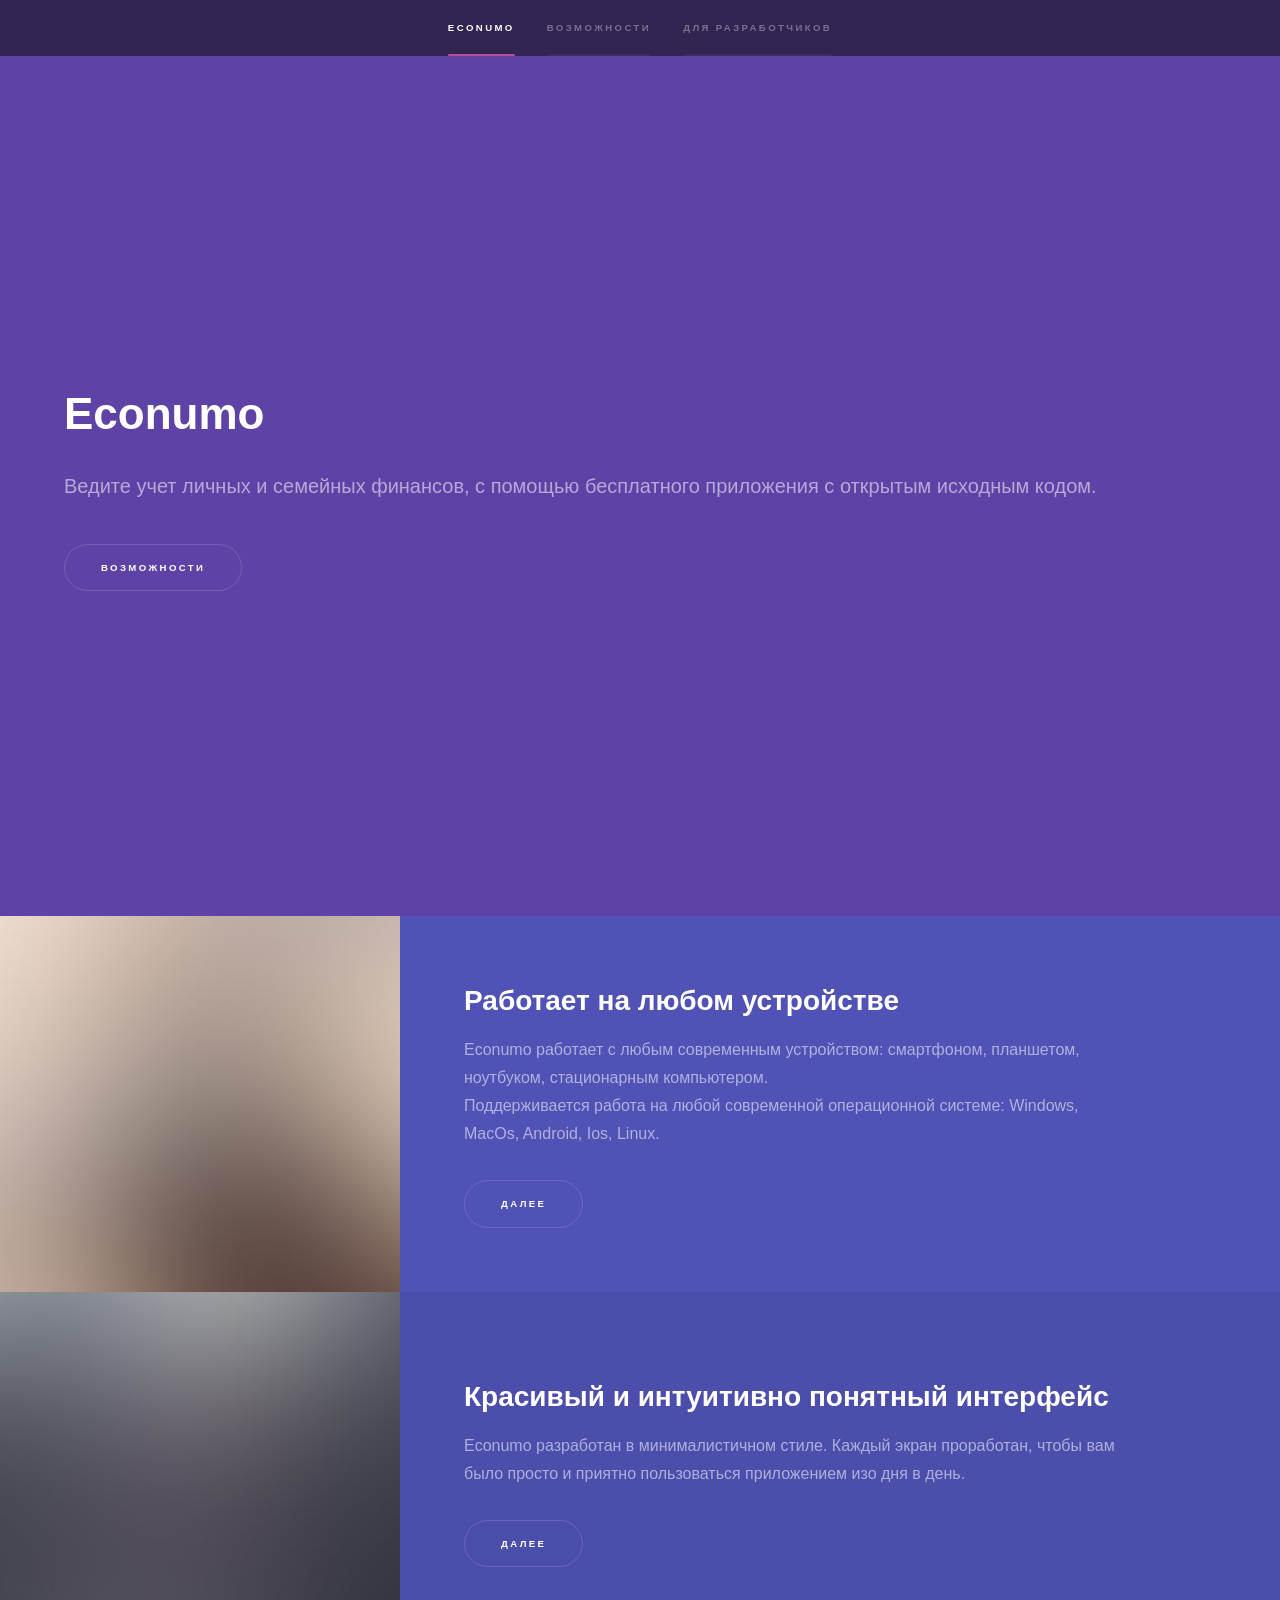
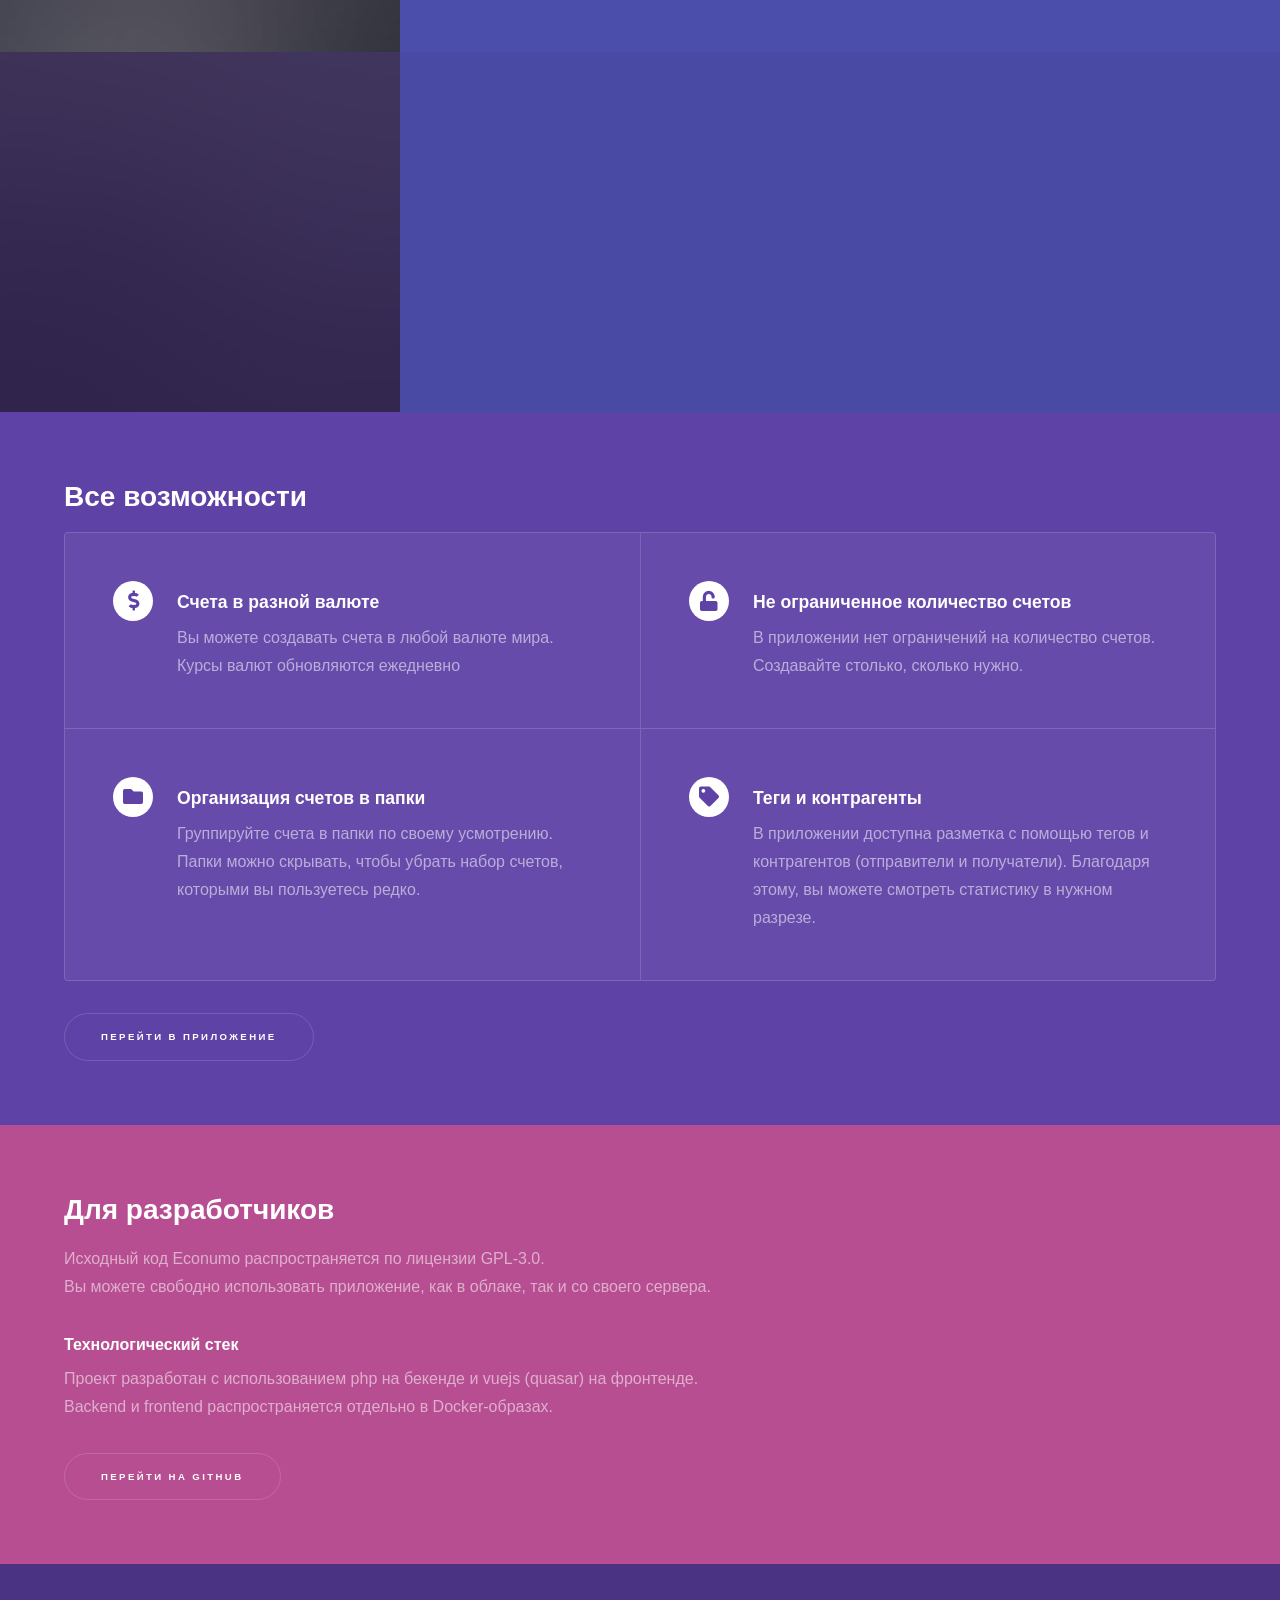
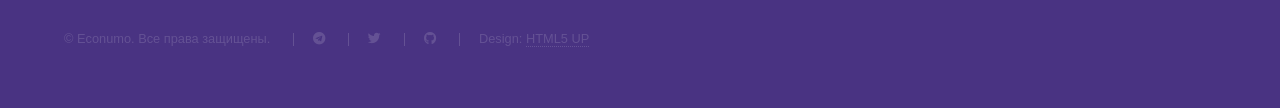
==== ru/index.html @ 0f71fe52 "[update] added ru localisation" ====
<!DOCTYPE HTML>
<!--
	Hyperspace by HTML5 UP
	html5up.net | @ajlkn
	Free for personal and commercial use under the CCA 3.0 license (html5up.net/license)
-->
<html lang="ru">
<head>
    <title>Econumo - приложение по учету финансов с открытым исходным кодом</title>
	<meta name="description" content="Приложение по учету финансов с открытым исходным кодом">
    <meta charset="utf-8"/>
    <meta name="viewport" content="width=device-width, initial-scale=1, user-scalable=no"/>
    <link rel="stylesheet" href="/assets/css/main.css"/>
    <link rel="stylesheet" href="https://cdnjs.cloudflare.com/ajax/libs/font-awesome/5.15.4/css/all.min.css"/>
    <noscript>
        <link rel="stylesheet" href="/assets/css/noscript.css"/>
    </noscript>
	<link rel="apple-touch-icon" sizes="180x180" href="/assets/icons/apple-touch-icon.png">
	<link rel="icon" type="image/png" sizes="32x32" href="/assets/icons/favicon-32x32.png">
	<link rel="icon" type="image/png" sizes="16x16" href="/assets/icons/favicon-16x16.png">
	<link rel="mask-icon" href="/assets/icons/safari-pinned-tab.svg" color="#5bbad5">
	<link rel="shortcut icon" href="/favicon.ico">
	<meta name="apple-mobile-web-app-title" content="Econumo">
	<meta name="application-name" content="Econumo">
	<meta name="msapplication-TileColor" content="#2b5797">
	<meta name="theme-color" content="#ffffff">
    <link rel="alternate" href="https://econumo.com/" hreflang="x-default" />
    <link rel="alternate" href="https://econumo.com/" hreflang="en" />
    <link rel="alternate" href="https://econumo.com/ru/" hreflang="ru" />
    <!-- Google Tag Manager -->
    <script>(function(w,d,s,l,i){w[l]=w[l]||[];w[l].push({'gtm.start':
            new Date().getTime(),event:'gtm.js'});var f=d.getElementsByTagName(s)[0],
        j=d.createElement(s),dl=l!='dataLayer'?'&l='+l:'';j.async=true;j.src=
        'https://www.googletagmanager.com/gtm.js?id='+i+dl;f.parentNode.insertBefore(j,f);
    })(window,document,'script','dataLayer','GTM-NKSZHLQ');</script>
    <!-- End Google Tag Manager -->
</head>
<body class="is-preload">
<!-- Google Tag Manager (noscript) -->
<noscript><iframe src="https://www.googletagmanager.com/ns.html?id=GTM-NKSZHLQ"
                  height="0" width="0" style="display:none;visibility:hidden"></iframe></noscript>
<!-- End Google Tag Manager (noscript) -->

<!-- Sidebar -->
<section id="sidebar">
    <div class="inner">
        <nav>
            <ul>
                <li><a href="#intro">Econumo</a></li>
                <li><a href="#about">Возможности</a></li>
                <li><a href="#open-source">Для разработчиков</a></li>
            </ul>
        </nav>
    </div>
</section>

<!-- Wrapper -->
<div id="wrapper">

    <!-- Intro -->
    <section id="intro" class="wrapper style1 fullscreen fade-up">
        <div class="inner">
            <h1>Econumo</h1>
            <p>Ведите учет личных и семейных финансов, с помощью бесплатного приложения с открытым исходным кодом.</p>
            <ul class="actions">
                <li><a href="#about" class="button scrolly">Возможности</a></li>
            </ul>
        </div>
    </section>

    <!-- One -->
    <section id="about" class="wrapper style2 spotlights">
        <section id="about-1">
            <a href="#" class="image"><img src="/images/pic01.jpg" alt="" data-position="center center"/></a>
            <div class="content">
                <div class="inner">
                    <h2>Работает на любом устройстве</h2>
                    <p>Econumo работает с любым современным устройством: смартфоном, планшетом, ноутбуком, стационарным компьютером. <br>
                    Поддерживается работа на любой современной операционной системе: Windows, MacOs, Android, Ios, Linux.</p>
                    <ul class="actions">
                        <li><a href="#about-1" class="button scrolly">Далее</a></li>
                    </ul>
                </div>
            </div>
        </section>
        <section id="about-2">
            <a href="#" class="image"><img src="/images/pic02.jpg" alt="" data-position="top center"/></a>
            <div class="content">
                <div class="inner">
                    <h2>Красивый и интуитивно понятный интерфейс</h2>
                    <p>Econumo разработан в минималистичном стиле. Каждый экран проработан, чтобы вам было просто и приятно пользоваться приложением изо дня в день. </p>
                    <ul class="actions">
                        <li><a href="#about-3" class="button scrolly">Далее</a></li>
                    </ul>
                </div>
            </div>
        </section>
        <section id="about-3">
            <a href="#" class="image"><img src="/images/pic03.jpg" alt="" data-position="25% 25%"/></a>
            <div class="content">
                <div class="inner">
                    <h2>Совместные счета</h2>
                    <p>
                        В приложении сразу доступны совместные счета, для вас и ваших друзей. Делитесь доступом к счетам со своими близкими. <br>
                        Вы можете предоставлять, как доступ только на чтение, так и полноценный доступ.
                    </p>
                    <ul class="actions">
                        <li><a href="#about-all" class="button scrolly">Все возможности</a></li>
                    </ul>
                </div>
            </div>
        </section>
    </section>

    <section id="about-all" class="wrapper style1 fade-up">
        <div class="inner">
            <h2>Все возможности</h2>
            <div class="features">
                <section>
                    <span class="icon solid major fa-dollar-sign"></span>
                    <h3>Счета в разной валюте</h3>
                    <p>Вы можете создавать счета в любой валюте мира. Курсы валют обновляются ежедневно</p>
                </section>
                <section>
                    <span class="icon solid major fa-unlock"></span>
                    <h3>Не ограниченное количество счетов</h3>
                    <p>В приложении нет ограничений на количество счетов. Создавайте столько, сколько нужно.</p>
                </section>
                <section>
                    <span class="icon solid major fa-folder"></span>
                    <h3>Организация счетов в папки</h3>
                    <p>Группируйте счета в папки по своему усмотрению. Папки можно скрывать, чтобы убрать набор счетов, которыми вы пользуетесь редко.</p>
                </section>
                <section>
                    <span class="icon solid major fa-tag"></span>
                    <h3>Теги и контрагенты</h3>
                    <p>В приложении доступна разметка с помощью тегов и контрагентов (отправители и получатели). Благодаря этому, вы можете смотреть статистику в нужном разрезе.</p>
                </section>
            </div>
            <ul class="actions">
                <li><a href="https://app.econumo.com" class="button" target="_blank">Перейти в приложение</a></li>
            </ul>
        </div>
    </section>

    <section id="open-source" class="wrapper style3 fade-up">
        <div class="inner">
            <h2>Для разработчиков</h2>
            <p>
                Исходный код Econumo распространяется по лицензии GPL-3.0. <br>
                Вы можете свободно использовать приложение, как в облаке, так и со своего сервера.
            </p>
            <h4>Технологический стек</h4>
            <p>
                Проект разработан с использованием php на бекенде и vuejs (quasar) на фронтенде.<br>
                Backend и frontend распространяется отдельно в Docker-образах.
            </p>
            <ul class="actions">
                <li><a href="https://github.com/econumo/" class="button" target="_blank" rel="nofollow">Перейти на Github</a></li>
            </ul>
        </div>
    </section>
</div>

<!-- Footer -->
<footer id="footer" class="wrapper style1-alt">
    <div class="inner">
        <ul class="menu">
            <li>&copy; Econumo. Все права защищены.</li>
            <li><a href="https://t.me/econumo/" class="icon brands fa-telegram"><span class="label">Telegram</span></a></li>
            <li><a href="https://twitter.com/econumo/" class="icon brands fa-twitter"><span class="label">Twitter</span></a></li>
            <li><a href="https://github.com/econumo/" class="icon brands fa-github"><span class="label">Github</span></a></li>
            <li>Design: <a href="http://html5up.net">HTML5 UP</a></li>
        </ul>
    </div>
</footer>

<!-- Scripts -->
<script src="/assets/js/jquery.min.js"></script>
<script src="/assets/js/jquery.scrollex.min.js"></script>
<script src="/assets/js/jquery.scrolly.min.js"></script>
<script src="/assets/js/browser.min.js"></script>
<script src="/assets/js/breakpoints.min.js"></script>
<script src="/assets/js/util.js"></script>
<script src="/assets/js/main.js"></script>

</body>
</html>
---- assets/css/main.css ----
/*
	Hyperspace by HTML5 UP
	html5up.net | @ajlkn
	Free for personal and commercial use under the CCA 3.0 license (html5up.net/license)
*/

html, body, div, span, applet, object,
iframe, h1, h2, h3, h4, h5, h6, p, blockquote,
pre, a, abbr, acronym, address, big, cite,
code, del, dfn, em, img, ins, kbd, q, s, samp,
small, strike, strong, sub, sup, tt, var, b,
u, i, center, dl, dt, dd, ol, ul, li, fieldset,
form, label, legend, table, caption, tbody,
tfoot, thead, tr, th, td, article, aside,
canvas, details, embed, figure, figcaption,
footer, header, hgroup, menu, nav, output, ruby,
section, summary, time, mark, audio, video {
	margin: 0;
	padding: 0;
	border: 0;
	font-size: 100%;
	font: inherit;
	vertical-align: baseline;}

article, aside, details, figcaption, figure,
footer, header, hgroup, menu, nav, section {
	display: block;}

body {
	line-height: 1;
}

ol, ul {
	list-style: none;
}

blockquote, q {
	quotes: none;
}

	blockquote:before, blockquote:after, q:before, q:after {
		content: '';
		content: none;
	}

table {
	border-collapse: collapse;
	border-spacing: 0;
}

body {
	-webkit-text-size-adjust: none;
}

mark {
	background-color: transparent;
	color: inherit;
}

input::-moz-focus-inner {
	border: 0;
	padding: 0;
}

input, select, textarea {
	-moz-appearance: none;
	-webkit-appearance: none;
	-ms-appearance: none;
	appearance: none;
}

/* Basic */

	@-ms-viewport {
		width: device-width;
	}

	body {
		-ms-overflow-style: scrollbar;
	}

	@media screen and (max-width: 480px) {

		html, body {
			min-width: 320px;
		}

	}

	html {
		box-sizing: border-box;
	}

	*, *:before, *:after {
		box-sizing: inherit;
	}

	body {
		background: #312450;
	}

		body.is-preload *, body.is-preload *:before, body.is-preload *:after {
			-moz-animation: none !important;
			-webkit-animation: none !important;
			-ms-animation: none !important;
			animation: none !important;
			-moz-transition: none !important;
			-webkit-transition: none !important;
			-ms-transition: none !important;
			transition: none !important;
		}

/* Type */

	body, input, select, textarea {
		color: rgba(255, 255, 255, 0.55);
		font-family: Arial, Helvetica, sans-serif;
		font-size: 16.5pt;
		font-weight: normal;
		line-height: 1.75;
	}

		@media screen and (max-width: 1680px) {

			body, input, select, textarea {
				font-size: 13pt;
			}

		}

		@media screen and (max-width: 1280px) {

			body, input, select, textarea {
				font-size: 12pt;
			}

		}

		@media screen and (max-width: 360px) {

			body, input, select, textarea {
				font-size: 11pt;
			}

		}

	a {
		-moz-transition: color 0.2s ease, border-bottom-color 0.2s ease;
		-webkit-transition: color 0.2s ease, border-bottom-color 0.2s ease;
		-ms-transition: color 0.2s ease, border-bottom-color 0.2s ease;
		transition: color 0.2s ease, border-bottom-color 0.2s ease;
		border-bottom: dotted 1px rgba(255, 255, 255, 0.35);
		color: inherit;
		text-decoration: none;
	}

		a:hover {
			border-bottom-color: transparent;
			color: #ffffff;
		}

	strong, b {
		color: #ffffff;
		font-weight: bold;
	}

	em, i {
		font-style: italic;
	}

	p {
		margin: 0 0 2em 0;
	}

	h1, h2, h3, h4, h5, h6 {
		color: #ffffff;
		font-weight: bold;
		line-height: 1.5;
		margin: 0 0 0.5em 0;
	}

		h1 a, h2 a, h3 a, h4 a, h5 a, h6 a {
			color: inherit;
			text-decoration: none;
		}

	h1 {
		font-size: 2.75em;
	}

		h1.major {
			margin: 0 0 1.3em 0;
			position: relative;
			padding-bottom: 0.35em;
		}

			h1.major:after {
				background-image: -moz-linear-gradient(to right, #5e42a6, #b74e91);
				background-image: -webkit-linear-gradient(to right, #5e42a6, #b74e91);
				background-image: -ms-linear-gradient(to right, #5e42a6, #b74e91);
				background-image: linear-gradient(to right, #5e42a6, #b74e91);
				-moz-transition: max-width 0.2s ease;
				-webkit-transition: max-width 0.2s ease;
				-ms-transition: max-width 0.2s ease;
				transition: max-width 0.2s ease;
				border-radius: 0.2em;
				bottom: 0;
				content: '';
				height: 0.05em;
				position: absolute;
				right: 0;
				width: 100%;
			}

	h2 {
		font-size: 1.75em;
	}

	h3 {
		font-size: 1.1em;
	}

	h4 {
		font-size: 1em;
	}

	h5 {
		font-size: 0.8em;
	}

	h6 {
		font-size: 0.6em;
	}

	@media screen and (max-width: 736px) {

		h1 {
			font-size: 2em;
		}

		h2 {
			font-size: 1.25em;
		}

		h3 {
			font-size: 1em;
		}

		h4 {
			font-size: 0.8em;
		}

		h5 {
			font-size: 0.6em;
		}

		h6 {
			font-size: 0.6em;
		}

	}

	sub {
		font-size: 0.8em;
		position: relative;
		top: 0.5em;
	}

	sup {
		font-size: 0.8em;
		position: relative;
		top: -0.5em;
	}

	blockquote {
		border-left: solid 4px rgba(255, 255, 255, 0.15);
		font-style: italic;
		margin: 0 0 2em 0;
		padding: 0.5em 0 0.5em 2em;
	}

	code {
		background: rgba(255, 255, 255, 0.05);
		border-radius: 0.25em;
		border: solid 1px rgba(255, 255, 255, 0.15);
		font-family: "Courier New", monospace;
		font-size: 0.9em;
		margin: 0 0.25em;
		padding: 0.25em 0.65em;
	}

	pre {
		-webkit-overflow-scrolling: touch;
		font-family: "Courier New", monospace;
		font-size: 0.9em;
		margin: 0 0 2em 0;
	}

		pre code {
			display: block;
			line-height: 1.75em;
			padding: 1em 1.5em;
			overflow-x: auto;
		}

	hr {
		border: 0;
		border-bottom: solid 1px rgba(255, 255, 255, 0.15);
		margin: 2em 0;
	}

		hr.major {
			margin: 3em 0;
		}

	.align-left {
		text-align: left;
	}

	.align-center {
		text-align: center;
	}

	.align-right {
		text-align: right;
	}

/* Row */

	.row {
		display: flex;
		flex-wrap: wrap;
		box-sizing: border-box;
		align-items: stretch;
	}

		.row > * {
			box-sizing: border-box;
		}

		.row.gtr-uniform > * > :last-child {
			margin-bottom: 0;
		}

		.row.aln-left {
			justify-content: flex-start;
		}

		.row.aln-center {
			justify-content: center;
		}

		.row.aln-right {
			justify-content: flex-end;
		}

		.row.aln-top {
			align-items: flex-start;
		}

		.row.aln-middle {
			align-items: center;
		}

		.row.aln-bottom {
			align-items: flex-end;
		}

		.row > .imp {
			order: -1;
		}

		.row > .col-1 {
			width: 8.33333%;
		}

		.row > .off-1 {
			margin-left: 8.33333%;
		}

		.row > .col-2 {
			width: 16.66667%;
		}

		.row > .off-2 {
			margin-left: 16.66667%;
		}

		.row > .col-3 {
			width: 25%;
		}

		.row > .off-3 {
			margin-left: 25%;
		}

		.row > .col-4 {
			width: 33.33333%;
		}

		.row > .off-4 {
			margin-left: 33.33333%;
		}

		.row > .col-5 {
			width: 41.66667%;
		}

		.row > .off-5 {
			margin-left: 41.66667%;
		}

		.row > .col-6 {
			width: 50%;
		}

		.row > .off-6 {
			margin-left: 50%;
		}

		.row > .col-7 {
			width: 58.33333%;
		}

		.row > .off-7 {
			margin-left: 58.33333%;
		}

		.row > .col-8 {
			width: 66.66667%;
		}

		.row > .off-8 {
			margin-left: 66.66667%;
		}

		.row > .col-9 {
			width: 75%;
		}

		.row > .off-9 {
			margin-left: 75%;
		}

		.row > .col-10 {
			width: 83.33333%;
		}

		.row > .off-10 {
			margin-left: 83.33333%;
		}

		.row > .col-11 {
			width: 91.66667%;
		}

		.row > .off-11 {
			margin-left: 91.66667%;
		}

		.row > .col-12 {
			width: 100%;
		}

		.row > .off-12 {
			margin-left: 100%;
		}

		.row.gtr-0 {
			margin-top: 0;
			margin-left: 0em;
		}

			.row.gtr-0 > * {
				padding: 0 0 0 0em;
			}

			.row.gtr-0.gtr-uniform {
				margin-top: 0em;
			}

				.row.gtr-0.gtr-uniform > * {
					padding-top: 0em;
				}

		.row.gtr-25 {
			margin-top: 0;
			margin-left: -0.375em;
		}

			.row.gtr-25 > * {
				padding: 0 0 0 0.375em;
			}

			.row.gtr-25.gtr-uniform {
				margin-top: -0.375em;
			}

				.row.gtr-25.gtr-uniform > * {
					padding-top: 0.375em;
				}

		.row.gtr-50 {
			margin-top: 0;
			margin-left: -0.75em;
		}

			.row.gtr-50 > * {
				padding: 0 0 0 0.75em;
			}

			.row.gtr-50.gtr-uniform {
				margin-top: -0.75em;
			}

				.row.gtr-50.gtr-uniform > * {
					padding-top: 0.75em;
				}

		.row {
			margin-top: 0;
			margin-left: -1.5em;
		}

			.row > * {
				padding: 0 0 0 1.5em;
			}

			.row.gtr-uniform {
				margin-top: -1.5em;
			}

				.row.gtr-uniform > * {
					padding-top: 1.5em;
				}

		.row.gtr-150 {
			margin-top: 0;
			margin-left: -2.25em;
		}

			.row.gtr-150 > * {
				padding: 0 0 0 2.25em;
			}

			.row.gtr-150.gtr-uniform {
				margin-top: -2.25em;
			}

				.row.gtr-150.gtr-uniform > * {
					padding-top: 2.25em;
				}

		.row.gtr-200 {
			margin-top: 0;
			margin-left: -3em;
		}

			.row.gtr-200 > * {
				padding: 0 0 0 3em;
			}

			.row.gtr-200.gtr-uniform {
				margin-top: -3em;
			}

				.row.gtr-200.gtr-uniform > * {
					padding-top: 3em;
				}

		@media screen and (max-width: 1680px) {

			.row {
				display: flex;
				flex-wrap: wrap;
				box-sizing: border-box;
				align-items: stretch;
			}

				.row > * {
					box-sizing: border-box;
				}

				.row.gtr-uniform > * > :last-child {
					margin-bottom: 0;
				}

				.row.aln-left {
					justify-content: flex-start;
				}

				.row.aln-center {
					justify-content: center;
				}

				.row.aln-right {
					justify-content: flex-end;
				}

				.row.aln-top {
					align-items: flex-start;
				}

				.row.aln-middle {
					align-items: center;
				}

				.row.aln-bottom {
					align-items: flex-end;
				}

				.row > .imp-xlarge {
					order: -1;
				}

				.row > .col-1-xlarge {
					width: 8.33333%;
				}

				.row > .off-1-xlarge {
					margin-left: 8.33333%;
				}

				.row > .col-2-xlarge {
					width: 16.66667%;
				}

				.row > .off-2-xlarge {
					margin-left: 16.66667%;
				}

				.row > .col-3-xlarge {
					width: 25%;
				}

				.row > .off-3-xlarge {
					margin-left: 25%;
				}

				.row > .col-4-xlarge {
					width: 33.33333%;
				}

				.row > .off-4-xlarge {
					margin-left: 33.33333%;
				}

				.row > .col-5-xlarge {
					width: 41.66667%;
				}

				.row > .off-5-xlarge {
					margin-left: 41.66667%;
				}

				.row > .col-6-xlarge {
					width: 50%;
				}

				.row > .off-6-xlarge {
					margin-left: 50%;
				}

				.row > .col-7-xlarge {
					width: 58.33333%;
				}

				.row > .off-7-xlarge {
					margin-left: 58.33333%;
				}

				.row > .col-8-xlarge {
					width: 66.66667%;
				}

				.row > .off-8-xlarge {
					margin-left: 66.66667%;
				}

				.row > .col-9-xlarge {
					width: 75%;
				}

				.row > .off-9-xlarge {
					margin-left: 75%;
				}

				.row > .col-10-xlarge {
					width: 83.33333%;
				}

				.row > .off-10-xlarge {
					margin-left: 83.33333%;
				}

				.row > .col-11-xlarge {
					width: 91.66667%;
				}

				.row > .off-11-xlarge {
					margin-left: 91.66667%;
				}

				.row > .col-12-xlarge {
					width: 100%;
				}

				.row > .off-12-xlarge {
					margin-left: 100%;
				}

				.row.gtr-0 {
					margin-top: 0;
					margin-left: 0em;
				}

					.row.gtr-0 > * {
						padding: 0 0 0 0em;
					}

					.row.gtr-0.gtr-uniform {
						margin-top: 0em;
					}

						.row.gtr-0.gtr-uniform > * {
							padding-top: 0em;
						}

				.row.gtr-25 {
					margin-top: 0;
					margin-left: -0.375em;
				}

					.row.gtr-25 > * {
						padding: 0 0 0 0.375em;
					}

					.row.gtr-25.gtr-uniform {
						margin-top: -0.375em;
					}

						.row.gtr-25.gtr-uniform > * {
							padding-top: 0.375em;
						}

				.row.gtr-50 {
					margin-top: 0;
					margin-left: -0.75em;
				}

					.row.gtr-50 > * {
						padding: 0 0 0 0.75em;
					}

					.row.gtr-50.gtr-uniform {
						margin-top: -0.75em;
					}

						.row.gtr-50.gtr-uniform > * {
							padding-top: 0.75em;
						}

				.row {
					margin-top: 0;
					margin-left: -1.5em;
				}

					.row > * {
						padding: 0 0 0 1.5em;
					}

					.row.gtr-uniform {
						margin-top: -1.5em;
					}

						.row.gtr-uniform > * {
							padding-top: 1.5em;
						}

				.row.gtr-150 {
					margin-top: 0;
					margin-left: -2.25em;
				}

					.row.gtr-150 > * {
						padding: 0 0 0 2.25em;
					}

					.row.gtr-150.gtr-uniform {
						margin-top: -2.25em;
					}

						.row.gtr-150.gtr-uniform > * {
							padding-top: 2.25em;
						}

				.row.gtr-200 {
					margin-top: 0;
					margin-left: -3em;
				}

					.row.gtr-200 > * {
						padding: 0 0 0 3em;
					}

					.row.gtr-200.gtr-uniform {
						margin-top: -3em;
					}

						.row.gtr-200.gtr-uniform > * {
							padding-top: 3em;
						}

		}

		@media screen and (max-width: 1280px) {

			.row {
				display: flex;
				flex-wrap: wrap;
				box-sizing: border-box;
				align-items: stretch;
			}

				.row > * {
					box-sizing: border-box;
				}

				.row.gtr-uniform > * > :last-child {
					margin-bottom: 0;
				}

				.row.aln-left {
					justify-content: flex-start;
				}

				.row.aln-center {
					justify-content: center;
				}

				.row.aln-right {
					justify-content: flex-end;
				}

				.row.aln-top {
					align-items: flex-start;
				}

				.row.aln-middle {
					align-items: center;
				}

				.row.aln-bottom {
					align-items: flex-end;
				}

				.row > .imp-large {
					order: -1;
				}

				.row > .col-1-large {
					width: 8.33333%;
				}

				.row > .off-1-large {
					margin-left: 8.33333%;
				}

				.row > .col-2-large {
					width: 16.66667%;
				}

				.row > .off-2-large {
					margin-left: 16.66667%;
				}

				.row > .col-3-large {
					width: 25%;
				}

				.row > .off-3-large {
					margin-left: 25%;
				}

				.row > .col-4-large {
					width: 33.33333%;
				}

				.row > .off-4-large {
					margin-left: 33.33333%;
				}

				.row > .col-5-large {
					width: 41.66667%;
				}

				.row > .off-5-large {
					margin-left: 41.66667%;
				}

				.row > .col-6-large {
					width: 50%;
				}

				.row > .off-6-large {
					margin-left: 50%;
				}

				.row > .col-7-large {
					width: 58.33333%;
				}

				.row > .off-7-large {
					margin-left: 58.33333%;
				}

				.row > .col-8-large {
					width: 66.66667%;
				}

				.row > .off-8-large {
					margin-left: 66.66667%;
				}

				.row > .col-9-large {
					width: 75%;
				}

				.row > .off-9-large {
					margin-left: 75%;
				}

				.row > .col-10-large {
					width: 83.33333%;
				}

				.row > .off-10-large {
					margin-left: 83.33333%;
				}

				.row > .col-11-large {
					width: 91.66667%;
				}

				.row > .off-11-large {
					margin-left: 91.66667%;
				}

				.row > .col-12-large {
					width: 100%;
				}

				.row > .off-12-large {
					margin-left: 100%;
				}

				.row.gtr-0 {
					margin-top: 0;
					margin-left: 0em;
				}

					.row.gtr-0 > * {
						padding: 0 0 0 0em;
					}

					.row.gtr-0.gtr-uniform {
						margin-top: 0em;
					}

						.row.gtr-0.gtr-uniform > * {
							padding-top: 0em;
						}

				.row.gtr-25 {
					margin-top: 0;
					margin-left: -0.375em;
				}

					.row.gtr-25 > * {
						padding: 0 0 0 0.375em;
					}

					.row.gtr-25.gtr-uniform {
						margin-top: -0.375em;
					}

						.row.gtr-25.gtr-uniform > * {
							padding-top: 0.375em;
						}

				.row.gtr-50 {
					margin-top: 0;
					margin-left: -0.75em;
				}

					.row.gtr-50 > * {
						padding: 0 0 0 0.75em;
					}

					.row.gtr-50.gtr-uniform {
						margin-top: -0.75em;
					}

						.row.gtr-50.gtr-uniform > * {
							padding-top: 0.75em;
						}

				.row {
					margin-top: 0;
					margin-left: -1.5em;
				}

					.row > * {
						padding: 0 0 0 1.5em;
					}

					.row.gtr-uniform {
						margin-top: -1.5em;
					}

						.row.gtr-uniform > * {
							padding-top: 1.5em;
						}

				.row.gtr-150 {
					margin-top: 0;
					margin-left: -2.25em;
				}

					.row.gtr-150 > * {
						padding: 0 0 0 2.25em;
					}

					.row.gtr-150.gtr-uniform {
						margin-top: -2.25em;
					}

						.row.gtr-150.gtr-uniform > * {
							padding-top: 2.25em;
						}

				.row.gtr-200 {
					margin-top: 0;
					margin-left: -3em;
				}

					.row.gtr-200 > * {
						padding: 0 0 0 3em;
					}

					.row.gtr-200.gtr-uniform {
						margin-top: -3em;
					}

						.row.gtr-200.gtr-uniform > * {
							padding-top: 3em;
						}

		}

		@media screen and (max-width: 980px) {

			.row {
				display: flex;
				flex-wrap: wrap;
				box-sizing: border-box;
				align-items: stretch;
			}

				.row > * {
					box-sizing: border-box;
				}

				.row.gtr-uniform > * > :last-child {
					margin-bottom: 0;
				}

				.row.aln-left {
					justify-content: flex-start;
				}

				.row.aln-center {
					justify-content: center;
				}

				.row.aln-right {
					justify-content: flex-end;
				}

				.row.aln-top {
					align-items: flex-start;
				}

				.row.aln-middle {
					align-items: center;
				}

				.row.aln-bottom {
					align-items: flex-end;
				}

				.row > .imp-medium {
					order: -1;
				}

				.row > .col-1-medium {
					width: 8.33333%;
				}

				.row > .off-1-medium {
					margin-left: 8.33333%;
				}

				.row > .col-2-medium {
					width: 16.66667%;
				}

				.row > .off-2-medium {
					margin-left: 16.66667%;
				}

				.row > .col-3-medium {
					width: 25%;
				}

				.row > .off-3-medium {
					margin-left: 25%;
				}

				.row > .col-4-medium {
					width: 33.33333%;
				}

				.row > .off-4-medium {
					margin-left: 33.33333%;
				}

				.row > .col-5-medium {
					width: 41.66667%;
				}

				.row > .off-5-medium {
					margin-left: 41.66667%;
				}

				.row > .col-6-medium {
					width: 50%;
				}

				.row > .off-6-medium {
					margin-left: 50%;
				}

				.row > .col-7-medium {
					width: 58.33333%;
				}

				.row > .off-7-medium {
					margin-left: 58.33333%;
				}

				.row > .col-8-medium {
					width: 66.66667%;
				}

				.row > .off-8-medium {
					margin-left: 66.66667%;
				}

				.row > .col-9-medium {
					width: 75%;
				}

				.row > .off-9-medium {
					margin-left: 75%;
				}

				.row > .col-10-medium {
					width: 83.33333%;
				}

				.row > .off-10-medium {
					margin-left: 83.33333%;
				}

				.row > .col-11-medium {
					width: 91.66667%;
				}

				.row > .off-11-medium {
					margin-left: 91.66667%;
				}

				.row > .col-12-medium {
					width: 100%;
				}

				.row > .off-12-medium {
					margin-left: 100%;
				}

				.row.gtr-0 {
					margin-top: 0;
					margin-left: 0em;
				}

					.row.gtr-0 > * {
						padding: 0 0 0 0em;
					}

					.row.gtr-0.gtr-uniform {
						margin-top: 0em;
					}

						.row.gtr-0.gtr-uniform > * {
							padding-top: 0em;
						}

				.row.gtr-25 {
					margin-top: 0;
					margin-left: -0.375em;
				}

					.row.gtr-25 > * {
						padding: 0 0 0 0.375em;
					}

					.row.gtr-25.gtr-uniform {
						margin-top: -0.375em;
					}

						.row.gtr-25.gtr-uniform > * {
							padding-top: 0.375em;
						}

				.row.gtr-50 {
					margin-top: 0;
					margin-left: -0.75em;
				}

					.row.gtr-50 > * {
						padding: 0 0 0 0.75em;
					}

					.row.gtr-50.gtr-uniform {
						margin-top: -0.75em;
					}

						.row.gtr-50.gtr-uniform > * {
							padding-top: 0.75em;
						}

				.row {
					margin-top: 0;
					margin-left: -1.5em;
				}

					.row > * {
						padding: 0 0 0 1.5em;
					}

					.row.gtr-uniform {
						margin-top: -1.5em;
					}

						.row.gtr-uniform > * {
							padding-top: 1.5em;
						}

				.row.gtr-150 {
					margin-top: 0;
					margin-left: -2.25em;
				}

					.row.gtr-150 > * {
						padding: 0 0 0 2.25em;
					}

					.row.gtr-150.gtr-uniform {
						margin-top: -2.25em;
					}

						.row.gtr-150.gtr-uniform > * {
							padding-top: 2.25em;
						}

				.row.gtr-200 {
					margin-top: 0;
					margin-left: -3em;
				}

					.row.gtr-200 > * {
						padding: 0 0 0 3em;
					}

					.row.gtr-200.gtr-uniform {
						margin-top: -3em;
					}

						.row.gtr-200.gtr-uniform > * {
							padding-top: 3em;
						}

		}

		@media screen and (max-width: 736px) {

			.row {
				display: flex;
				flex-wrap: wrap;
				box-sizing: border-box;
				align-items: stretch;
			}

				.row > * {
					box-sizing: border-box;
				}

				.row.gtr-uniform > * > :last-child {
					margin-bottom: 0;
				}

				.row.aln-left {
					justify-content: flex-start;
				}

				.row.aln-center {
					justify-content: center;
				}

				.row.aln-right {
					justify-content: flex-end;
				}

				.row.aln-top {
					align-items: flex-start;
				}

				.row.aln-middle {
					align-items: center;
				}

				.row.aln-bottom {
					align-items: flex-end;
				}

				.row > .imp-small {
					order: -1;
				}

				.row > .col-1-small {
					width: 8.33333%;
				}

				.row > .off-1-small {
					margin-left: 8.33333%;
				}

				.row > .col-2-small {
					width: 16.66667%;
				}

				.row > .off-2-small {
					margin-left: 16.66667%;
				}

				.row > .col-3-small {
					width: 25%;
				}

				.row > .off-3-small {
					margin-left: 25%;
				}

				.row > .col-4-small {
					width: 33.33333%;
				}

				.row > .off-4-small {
					margin-left: 33.33333%;
				}

				.row > .col-5-small {
					width: 41.66667%;
				}

				.row > .off-5-small {
					margin-left: 41.66667%;
				}

				.row > .col-6-small {
					width: 50%;
				}

				.row > .off-6-small {
					margin-left: 50%;
				}

				.row > .col-7-small {
					width: 58.33333%;
				}

				.row > .off-7-small {
					margin-left: 58.33333%;
				}

				.row > .col-8-small {
					width: 66.66667%;
				}

				.row > .off-8-small {
					margin-left: 66.66667%;
				}

				.row > .col-9-small {
					width: 75%;
				}

				.row > .off-9-small {
					margin-left: 75%;
				}

				.row > .col-10-small {
					width: 83.33333%;
				}

				.row > .off-10-small {
					margin-left: 83.33333%;
				}

				.row > .col-11-small {
					width: 91.66667%;
				}

				.row > .off-11-small {
					margin-left: 91.66667%;
				}

				.row > .col-12-small {
					width: 100%;
				}

				.row > .off-12-small {
					margin-left: 100%;
				}

				.row.gtr-0 {
					margin-top: 0;
					margin-left: 0em;
				}

					.row.gtr-0 > * {
						padding: 0 0 0 0em;
					}

					.row.gtr-0.gtr-uniform {
						margin-top: 0em;
					}

						.row.gtr-0.gtr-uniform > * {
							padding-top: 0em;
						}

				.row.gtr-25 {
					margin-top: 0;
					margin-left: -0.375em;
				}

					.row.gtr-25 > * {
						padding: 0 0 0 0.375em;
					}

					.row.gtr-25.gtr-uniform {
						margin-top: -0.375em;
					}

						.row.gtr-25.gtr-uniform > * {
							padding-top: 0.375em;
						}

				.row.gtr-50 {
					margin-top: 0;
					margin-left: -0.75em;
				}

					.row.gtr-50 > * {
						padding: 0 0 0 0.75em;
					}

					.row.gtr-50.gtr-uniform {
						margin-top: -0.75em;
					}

						.row.gtr-50.gtr-uniform > * {
							padding-top: 0.75em;
						}

				.row {
					margin-top: 0;
					margin-left: -1.5em;
				}

					.row > * {
						padding: 0 0 0 1.5em;
					}

					.row.gtr-uniform {
						margin-top: -1.5em;
					}

						.row.gtr-uniform > * {
							padding-top: 1.5em;
						}

				.row.gtr-150 {
					margin-top: 0;
					margin-left: -2.25em;
				}

					.row.gtr-150 > * {
						padding: 0 0 0 2.25em;
					}

					.row.gtr-150.gtr-uniform {
						margin-top: -2.25em;
					}

						.row.gtr-150.gtr-uniform > * {
							padding-top: 2.25em;
						}

				.row.gtr-200 {
					margin-top: 0;
					margin-left: -3em;
				}

					.row.gtr-200 > * {
						padding: 0 0 0 3em;
					}

					.row.gtr-200.gtr-uniform {
						margin-top: -3em;
					}

						.row.gtr-200.gtr-uniform > * {
							padding-top: 3em;
						}

		}

		@media screen and (max-width: 480px) {

			.row {
				display: flex;
				flex-wrap: wrap;
				box-sizing: border-box;
				align-items: stretch;
			}

				.row > * {
					box-sizing: border-box;
				}

				.row.gtr-uniform > * > :last-child {
					margin-bottom: 0;
				}

				.row.aln-left {
					justify-content: flex-start;
				}

				.row.aln-center {
					justify-content: center;
				}

				.row.aln-right {
					justify-content: flex-end;
				}

				.row.aln-top {
					align-items: flex-start;
				}

				.row.aln-middle {
					align-items: center;
				}

				.row.aln-bottom {
					align-items: flex-end;
				}

				.row > .imp-xsmall {
					order: -1;
				}

				.row > .col-1-xsmall {
					width: 8.33333%;
				}

				.row > .off-1-xsmall {
					margin-left: 8.33333%;
				}

				.row > .col-2-xsmall {
					width: 16.66667%;
				}

				.row > .off-2-xsmall {
					margin-left: 16.66667%;
				}

				.row > .col-3-xsmall {
					width: 25%;
				}

				.row > .off-3-xsmall {
					margin-left: 25%;
				}

				.row > .col-4-xsmall {
					width: 33.33333%;
				}

				.row > .off-4-xsmall {
					margin-left: 33.33333%;
				}

				.row > .col-5-xsmall {
					width: 41.66667%;
				}

				.row > .off-5-xsmall {
					margin-left: 41.66667%;
				}

				.row > .col-6-xsmall {
					width: 50%;
				}

				.row > .off-6-xsmall {
					margin-left: 50%;
				}

				.row > .col-7-xsmall {
					width: 58.33333%;
				}

				.row > .off-7-xsmall {
					margin-left: 58.33333%;
				}

				.row > .col-8-xsmall {
					width: 66.66667%;
				}

				.row > .off-8-xsmall {
					margin-left: 66.66667%;
				}

				.row > .col-9-xsmall {
					width: 75%;
				}

				.row > .off-9-xsmall {
					margin-left: 75%;
				}

				.row > .col-10-xsmall {
					width: 83.33333%;
				}

				.row > .off-10-xsmall {
					margin-left: 83.33333%;
				}

				.row > .col-11-xsmall {
					width: 91.66667%;
				}

				.row > .off-11-xsmall {
					margin-left: 91.66667%;
				}

				.row > .col-12-xsmall {
					width: 100%;
				}

				.row > .off-12-xsmall {
					margin-left: 100%;
				}

				.row.gtr-0 {
					margin-top: 0;
					margin-left: 0em;
				}

					.row.gtr-0 > * {
						padding: 0 0 0 0em;
					}

					.row.gtr-0.gtr-uniform {
						margin-top: 0em;
					}

						.row.gtr-0.gtr-uniform > * {
							padding-top: 0em;
						}

				.row.gtr-25 {
					margin-top: 0;
					margin-left: -0.375em;
				}

					.row.gtr-25 > * {
						padding: 0 0 0 0.375em;
					}

					.row.gtr-25.gtr-uniform {
						margin-top: -0.375em;
					}

						.row.gtr-25.gtr-uniform > * {
							padding-top: 0.375em;
						}

				.row.gtr-50 {
					margin-top: 0;
					margin-left: -0.75em;
				}

					.row.gtr-50 > * {
						padding: 0 0 0 0.75em;
					}

					.row.gtr-50.gtr-uniform {
						margin-top: -0.75em;
					}

						.row.gtr-50.gtr-uniform > * {
							padding-top: 0.75em;
						}

				.row {
					margin-top: 0;
					margin-left: -1.5em;
				}

					.row > * {
						padding: 0 0 0 1.5em;
					}

					.row.gtr-uniform {
						margin-top: -1.5em;
					}

						.row.gtr-uniform > * {
							padding-top: 1.5em;
						}

				.row.gtr-150 {
					margin-top: 0;
					margin-left: -2.25em;
				}

					.row.gtr-150 > * {
						padding: 0 0 0 2.25em;
					}

					.row.gtr-150.gtr-uniform {
						margin-top: -2.25em;
					}

						.row.gtr-150.gtr-uniform > * {
							padding-top: 2.25em;
						}

				.row.gtr-200 {
					margin-top: 0;
					margin-left: -3em;
				}

					.row.gtr-200 > * {
						padding: 0 0 0 3em;
					}

					.row.gtr-200.gtr-uniform {
						margin-top: -3em;
					}

						.row.gtr-200.gtr-uniform > * {
							padding-top: 3em;
						}

		}

/* Box */

	.box {
		border-radius: 0.25em;
		border: solid 1px rgba(255, 255, 255, 0.15);
		margin-bottom: 2em;
		padding: 1.5em;
	}

		.box > :last-child,
		.box > :last-child > :last-child,
		.box > :last-child > :last-child > :last-child {
			margin-bottom: 0;
		}

		.box.alt {
			border: 0;
			border-radius: 0;
			padding: 0;
		}

/* Button */

	input[type="submit"],
	input[type="reset"],
	input[type="button"],
	button,
	.button {
		-moz-appearance: none;
		-webkit-appearance: none;
		-ms-appearance: none;
		appearance: none;
		-moz-transition: border-color 0.2s ease;
		-webkit-transition: border-color 0.2s ease;
		-ms-transition: border-color 0.2s ease;
		transition: border-color 0.2s ease;
		background-color: transparent;
		border: solid 1px !important;
		border-color: rgba(255, 255, 255, 0.15) !important;
		border-radius: 3em;
		color: #ffffff !important;
		cursor: pointer;
		display: inline-block;
		font-size: 0.6em;
		font-weight: bold;
		height: calc(4.75em + 2px);
		letter-spacing: 0.25em;
		line-height: 4.75em;
		outline: 0;
		padding: 0 3.75em;
		position: relative;
		text-align: center;
		text-decoration: none;
		text-transform: uppercase;
		white-space: nowrap;
	}

		input[type="submit"]:after,
		input[type="reset"]:after,
		input[type="button"]:after,
		button:after,
		.button:after {
			-moz-transform: scale(0.25);
			-webkit-transform: scale(0.25);
			-ms-transform: scale(0.25);
			transform: scale(0.25);
			pointer-events: none;
			-moz-transition: opacity 0.2s ease, -moz-transform 0.2s ease;
			-webkit-transition: opacity 0.2s ease, -webkit-transform 0.2s ease;
			-ms-transition: opacity 0.2s ease, -ms-transform 0.2s ease;
			transition: opacity 0.2s ease, transform 0.2s ease;
			background: #ffffff;
			border-radius: 3em;
			content: '';
			height: 100%;
			left: 0;
			opacity: 0;
			position: absolute;
			top: 0;
			width: 100%;
		}

		input[type="submit"].icon:before,
		input[type="reset"].icon:before,
		input[type="button"].icon:before,
		button.icon:before,
		.button.icon:before {
			margin-right: 0.75em;
		}

		input[type="submit"].fit,
		input[type="reset"].fit,
		input[type="button"].fit,
		button.fit,
		.button.fit {
			width: 100%;
		}

		input[type="submit"].small,
		input[type="reset"].small,
		input[type="button"].small,
		button.small,
		.button.small {
			font-size: 0.4em;
		}

		input[type="submit"].large,
		input[type="reset"].large,
		input[type="button"].large,
		button.large,
		.button.large {
			font-size: 0.8em;
		}

		input[type="submit"].primary,
		input[type="reset"].primary,
		input[type="button"].primary,
		button.primary,
		.button.primary {
			background-color: #ffffff;
			color: #312450 !important;
		}

			input[type="submit"].primary:after,
			input[type="reset"].primary:after,
			input[type="button"].primary:after,
			button.primary:after,
			.button.primary:after {
				display: none;
			}

		input[type="submit"].disabled, input[type="submit"]:disabled,
		input[type="reset"].disabled,
		input[type="reset"]:disabled,
		input[type="button"].disabled,
		input[type="button"]:disabled,
		button.disabled,
		button:disabled,
		.button.disabled,
		.button:disabled {
			cursor: default;
			opacity: 0.5;
			pointer-events: none;
		}

		input[type="submit"]:hover,
		input[type="reset"]:hover,
		input[type="button"]:hover,
		button:hover,
		.button:hover {
			border-color: rgba(255, 255, 255, 0.55) !important;
		}

			input[type="submit"]:hover:after,
			input[type="reset"]:hover:after,
			input[type="button"]:hover:after,
			button:hover:after,
			.button:hover:after {
				opacity: 0.05;
				-moz-transform: scale(1);
				-webkit-transform: scale(1);
				-ms-transform: scale(1);
				transform: scale(1);
			}

			input[type="submit"]:hover:active,
			input[type="reset"]:hover:active,
			input[type="button"]:hover:active,
			button:hover:active,
			.button:hover:active {
				border-color: #ffffff !important;
			}

				input[type="submit"]:hover:active:after,
				input[type="reset"]:hover:active:after,
				input[type="button"]:hover:active:after,
				button:hover:active:after,
				.button:hover:active:after {
					opacity: 0.1;
				}

/* Features */

	.features {
		display: -moz-flex;
		display: -webkit-flex;
		display: -ms-flex;
		display: flex;
		-moz-flex-wrap: wrap;
		-webkit-flex-wrap: wrap;
		-ms-flex-wrap: wrap;
		flex-wrap: wrap;
		border-radius: 0.25em;
		border: solid 1px rgba(255, 255, 255, 0.15);
		background: rgba(255, 255, 255, 0.05);
		margin: 0 0 2em 0;
	}

		.features section {
			padding: 3.5em 3em 1em 7em ;
			width: 50%;
			border-top: solid 1px rgba(255, 255, 255, 0.15);
			position: relative;
		}

			.features section:nth-child(-n + 2) {
				border-top-width: 0;
			}

			.features section:nth-child(2n) {
				border-left: solid 1px rgba(255, 255, 255, 0.15);
			}

			.features section .icon {
				-moz-transition: opacity 0.5s ease, -moz-transform 0.5s ease;
				-webkit-transition: opacity 0.5s ease, -webkit-transform 0.5s ease;
				-ms-transition: opacity 0.5s ease, -ms-transform 0.5s ease;
				transition: opacity 0.5s ease, transform 0.5s ease;
				-moz-transition-delay: 1s;
				-webkit-transition-delay: 1s;
				-ms-transition-delay: 1s;
				transition-delay: 1s;
				-moz-transform: scale(1);
				-webkit-transform: scale(1);
				-ms-transform: scale(1);
				transform: scale(1);
				position: absolute;
				left: 3em;
				top: 3em;
				opacity: 1;
			}

			.features section:nth-child(1) .icon {
				-moz-transition-delay: 0.15s;
				-webkit-transition-delay: 0.15s;
				-ms-transition-delay: 0.15s;
				transition-delay: 0.15s;
			}

			.features section:nth-child(2) .icon {
				-moz-transition-delay: 0.3s;
				-webkit-transition-delay: 0.3s;
				-ms-transition-delay: 0.3s;
				transition-delay: 0.3s;
			}

			.features section:nth-child(3) .icon {
				-moz-transition-delay: 0.45s;
				-webkit-transition-delay: 0.45s;
				-ms-transition-delay: 0.45s;
				transition-delay: 0.45s;
			}

			.features section:nth-child(4) .icon {
				-moz-transition-delay: 0.6s;
				-webkit-transition-delay: 0.6s;
				-ms-transition-delay: 0.6s;
				transition-delay: 0.6s;
			}

			.features section:nth-child(5) .icon {
				-moz-transition-delay: 0.75s;
				-webkit-transition-delay: 0.75s;
				-ms-transition-delay: 0.75s;
				transition-delay: 0.75s;
			}

			.features section:nth-child(6) .icon {
				-moz-transition-delay: 0.9s;
				-webkit-transition-delay: 0.9s;
				-ms-transition-delay: 0.9s;
				transition-delay: 0.9s;
			}

			.features section:nth-child(7) .icon {
				-moz-transition-delay: 1.05s;
				-webkit-transition-delay: 1.05s;
				-ms-transition-delay: 1.05s;
				transition-delay: 1.05s;
			}

			.features section:nth-child(8) .icon {
				-moz-transition-delay: 1.2s;
				-webkit-transition-delay: 1.2s;
				-ms-transition-delay: 1.2s;
				transition-delay: 1.2s;
			}

			.features section:nth-child(9) .icon {
				-moz-transition-delay: 1.35s;
				-webkit-transition-delay: 1.35s;
				-ms-transition-delay: 1.35s;
				transition-delay: 1.35s;
			}

			.features section:nth-child(10) .icon {
				-moz-transition-delay: 1.5s;
				-webkit-transition-delay: 1.5s;
				-ms-transition-delay: 1.5s;
				transition-delay: 1.5s;
			}

			.features section:nth-child(11) .icon {
				-moz-transition-delay: 1.65s;
				-webkit-transition-delay: 1.65s;
				-ms-transition-delay: 1.65s;
				transition-delay: 1.65s;
			}

			.features section:nth-child(12) .icon {
				-moz-transition-delay: 1.8s;
				-webkit-transition-delay: 1.8s;
				-ms-transition-delay: 1.8s;
				transition-delay: 1.8s;
			}

			.features section:nth-child(13) .icon {
				-moz-transition-delay: 1.95s;
				-webkit-transition-delay: 1.95s;
				-ms-transition-delay: 1.95s;
				transition-delay: 1.95s;
			}

			.features section:nth-child(14) .icon {
				-moz-transition-delay: 2.1s;
				-webkit-transition-delay: 2.1s;
				-ms-transition-delay: 2.1s;
				transition-delay: 2.1s;
			}

			.features section:nth-child(15) .icon {
				-moz-transition-delay: 2.25s;
				-webkit-transition-delay: 2.25s;
				-ms-transition-delay: 2.25s;
				transition-delay: 2.25s;
			}

			.features section:nth-child(16) .icon {
				-moz-transition-delay: 2.4s;
				-webkit-transition-delay: 2.4s;
				-ms-transition-delay: 2.4s;
				transition-delay: 2.4s;
			}

			.features section:nth-child(17) .icon {
				-moz-transition-delay: 2.55s;
				-webkit-transition-delay: 2.55s;
				-ms-transition-delay: 2.55s;
				transition-delay: 2.55s;
			}

			.features section:nth-child(18) .icon {
				-moz-transition-delay: 2.7s;
				-webkit-transition-delay: 2.7s;
				-ms-transition-delay: 2.7s;
				transition-delay: 2.7s;
			}

			.features section:nth-child(19) .icon {
				-moz-transition-delay: 2.85s;
				-webkit-transition-delay: 2.85s;
				-ms-transition-delay: 2.85s;
				transition-delay: 2.85s;
			}

			.features section:nth-child(20) .icon {
				-moz-transition-delay: 3s;
				-webkit-transition-delay: 3s;
				-ms-transition-delay: 3s;
				transition-delay: 3s;
			}

		.features.inactive section .icon {
			-moz-transform: scale(0.5);
			-webkit-transform: scale(0.5);
			-ms-transform: scale(0.5);
			transform: scale(0.5);
			opacity: 0;
		}

		@media screen and (max-width: 980px) {

			.features {
				display: block;
			}

				.features section {
					border-top-width: 1px !important;
					border-left-width: 0 !important;
					width: 100%;
				}

					.features section:first-child {
						border-top-width: 0 !important;
					}

		}

		@media screen and (max-width: 736px) {

			.features section {
				padding: 2.5em 1.5em 0.1em 5.5em ;
			}

				.features section .icon {
					left: 1.5em;
					top: 2em;
				}

		}

		@media screen and (max-width: 480px) {

			.features section {
				padding: 2em 1.5em 0.1em 1.5em ;
			}

				.features section .icon {
					left: 0;
					position: relative;
					top: 0;
				}

		}

/* Form */

	form {
		margin: 0 0 2em 0;
	}

		form > :last-child {
			margin-bottom: 0;
		}

		form > .fields {
			display: -moz-flex;
			display: -webkit-flex;
			display: -ms-flex;
			display: flex;
			-moz-flex-wrap: wrap;
			-webkit-flex-wrap: wrap;
			-ms-flex-wrap: wrap;
			flex-wrap: wrap;
			width: calc(100% + 3em);
			margin: -1.5em 0 2em -1.5em;
		}

			form > .fields > .field {
				-moz-flex-grow: 0;
				-webkit-flex-grow: 0;
				-ms-flex-grow: 0;
				flex-grow: 0;
				-moz-flex-shrink: 0;
				-webkit-flex-shrink: 0;
				-ms-flex-shrink: 0;
				flex-shrink: 0;
				padding: 1.5em 0 0 1.5em;
				width: calc(100% - 1.5em);
			}

				form > .fields > .field.half {
					width: calc(50% - 0.75em);
				}

				form > .fields > .field.third {
					width: calc(100%/3 - 0.5em);
				}

				form > .fields > .field.quarter {
					width: calc(25% - 0.375em);
				}

		@media screen and (max-width: 480px) {

			form > .fields {
				width: calc(100% + 3em);
				margin: -1.5em 0 2em -1.5em;
			}

				form > .fields > .field {
					padding: 1.5em 0 0 1.5em;
					width: calc(100% - 1.5em);
				}

					form > .fields > .field.half {
						width: calc(100% - 1.5em);
					}

					form > .fields > .field.third {
						width: calc(100% - 1.5em);
					}

					form > .fields > .field.quarter {
						width: calc(100% - 1.5em);
					}

		}

	label {
		color: #ffffff;
		font-weight: bold;
		line-height: 1.5;
		margin: 0 0 0.7em 0;
		display: block;
		font-size: 1.1em;
	}

	input[type="text"],
	input[type="password"],
	input[type="email"],
	input[type="tel"],
	select,
	textarea {
		-moz-appearance: none;
		-webkit-appearance: none;
		-ms-appearance: none;
		appearance: none;
		background: rgba(255, 255, 255, 0.05);
		border-radius: 0.25em;
		border: none;
		border: solid 1px rgba(255, 255, 255, 0.15);
		color: inherit;
		display: block;
		outline: 0;
		padding: 0 1em;
		text-decoration: none;
		width: 100%;
	}

		input[type="text"]:invalid,
		input[type="password"]:invalid,
		input[type="email"]:invalid,
		input[type="tel"]:invalid,
		select:invalid,
		textarea:invalid {
			box-shadow: none;
		}

		input[type="text"]:focus,
		input[type="password"]:focus,
		input[type="email"]:focus,
		input[type="tel"]:focus,
		select:focus,
		textarea:focus {
			border-color: #ffffff;
			box-shadow: 0 0 0 1px #ffffff;
		}

	select {
		background-image: url("data:image/svg+xml;charset=utf8,%3Csvg xmlns='http://www.w3.org/2000/svg' width='40' height='40' preserveAspectRatio='none' viewBox='0 0 40 40'%3E%3Cpath d='M9.4,12.3l10.4,10.4l10.4-10.4c0.2-0.2,0.5-0.4,0.9-0.4c0.3,0,0.6,0.1,0.9,0.4l3.3,3.3c0.2,0.2,0.4,0.5,0.4,0.9 c0,0.4-0.1,0.6-0.4,0.9L20.7,31.9c-0.2,0.2-0.5,0.4-0.9,0.4c-0.3,0-0.6-0.1-0.9-0.4L4.3,17.3c-0.2-0.2-0.4-0.5-0.4-0.9 c0-0.4,0.1-0.6,0.4-0.9l3.3-3.3c0.2-0.2,0.5-0.4,0.9-0.4S9.1,12.1,9.4,12.3z' fill='rgba(255, 255, 255, 0.15)' /%3E%3C/svg%3E");
		background-size: 1.25rem;
		background-repeat: no-repeat;
		background-position: calc(100% - 1rem) center;
		height: 2.75em;
		padding-right: 2.75em;
		text-overflow: ellipsis;
	}

		select option {
			color: #ffffff;
			background: #312450;
		}

		select:focus::-ms-value {
			background-color: transparent;
		}

		select::-ms-expand {
			display: none;
		}

	input[type="text"],
	input[type="password"],
	input[type="email"],
	select {
		height: 2.75em;
	}

	textarea {
		padding: 0.75em 1em;
	}

		body.is-ie textarea {
			min-height: 10em;
		}

	input[type="checkbox"],
	input[type="radio"] {
		-moz-appearance: none;
		-webkit-appearance: none;
		-ms-appearance: none;
		appearance: none;
		display: block;
		float: left;
		margin-right: -2em;
		opacity: 0;
		width: 1em;
		z-index: -1;
	}

		input[type="checkbox"] + label,
		input[type="radio"] + label {
			text-decoration: none;
			color: rgba(255, 255, 255, 0.55);
			cursor: pointer;
			display: inline-block;
			font-size: 1em;
			font-weight: normal;
			padding-left: 2.4em;
			padding-right: 0.75em;
			position: relative;
		}

			input[type="checkbox"] + label:before,
			input[type="radio"] + label:before {
				-moz-osx-font-smoothing: grayscale;
				-webkit-font-smoothing: antialiased;
				display: inline-block;
				font-style: normal;
				font-variant: normal;
				text-rendering: auto;
				line-height: 1;
				text-transform: none !important;
				font-family: 'Font Awesome 5 Free';
				font-weight: 900;
			}

			input[type="checkbox"] + label:before,
			input[type="radio"] + label:before {
				background: rgba(255, 255, 255, 0.05);
				border-radius: 0.25em;
				border: solid 1px rgba(255, 255, 255, 0.15);
				content: '';
				display: inline-block;
				font-size: 0.8em;
				height: 2.0625em;
				left: 0;
				line-height: 2.0625em;
				position: absolute;
				text-align: center;
				top: 0;
				width: 2.0625em;
			}

		input[type="checkbox"]:checked + label:before,
		input[type="radio"]:checked + label:before {
			background: #ffffff;
			border-color: #ffffff;
			color: #b74e91;
			content: '\f00c';
		}

		input[type="checkbox"]:focus + label:before,
		input[type="radio"]:focus + label:before {
			border-color: #ffffff;
			box-shadow: 0 0 0 1px #ffffff;
		}

	input[type="checkbox"] + label:before {
		border-radius: 0.25em;
	}

	input[type="radio"] + label:before {
		border-radius: 100%;
	}

	::-webkit-input-placeholder {
		color: rgba(255, 255, 255, 0.35) !important;
		opacity: 1.0;
	}

	:-moz-placeholder {
		color: rgba(255, 255, 255, 0.35) !important;
		opacity: 1.0;
	}

	::-moz-placeholder {
		color: rgba(255, 255, 255, 0.35) !important;
		opacity: 1.0;
	}

	:-ms-input-placeholder {
		color: rgba(255, 255, 255, 0.35) !important;
		opacity: 1.0;
	}

/* Icon */

	.icon {
		text-decoration: none;
		border-bottom: none;
		position: relative;
	}

		.icon:before {
			-moz-osx-font-smoothing: grayscale;
			-webkit-font-smoothing: antialiased;
			display: inline-block;
			font-style: normal;
			font-variant: normal;
			text-rendering: auto;
			line-height: 1;
			text-transform: none !important;
			font-family: 'Font Awesome 5 Free';
			font-weight: 400;
		}

		.icon > .label {
			display: none;
		}

		.icon:before {
			line-height: inherit;
		}

		.icon.solid:before {
			font-weight: 900;
		}

		.icon.brands:before {
			font-family: 'Font Awesome 5 Brands';
		}

		.icon.major {
			width: 2.5em;
			height: 2.5em;
			display: block;
			background: #ffffff;
			border-radius: 100%;
			color: #312450;
			text-align: center;
			line-height: 2.5em;
			margin: 0 0 1.3em 0;
		}

			.icon.major:before {
				font-size: 1.25em;
			}

				.wrapper.style1 .icon.major:before {
					color: #5e42a6;
				}

				.wrapper.style1-alt .icon.major:before {
					color: #493382;
				}

				.wrapper.style2 .icon.major:before {
					color: #5052b5;
				}

				.wrapper.style2-alt .icon.major:before {
					color: #3e4094;
				}

				.wrapper.style3 .icon.major:before {
					color: #b74e91;
				}

				.wrapper.style3-alt .icon.major:before {
					color: #953d75;
				}

/* Image */

	.image {
		border-radius: 0.25em;
		border: 0;
		display: inline-block;
		position: relative;
	}

		.image img {
			border-radius: 0.25em;
			display: block;
		}

		.image.left, .image.right {
			max-width: 40%;
		}

			.image.left img, .image.right img {
				width: 100%;
			}

		.image.left {
			float: left;
			margin: 0 1.5em 1em 0;
			top: 0.25em;
		}

		.image.right {
			float: right;
			margin: 0 0 1em 1.5em;
			top: 0.25em;
		}

		.image.fit {
			display: block;
			margin: 0 0 2em 0;
			width: 100%;
		}

			.image.fit img {
				width: 100%;
			}

		.image.main {
			display: block;
			margin: 0 0 3em 0;
			width: 100%;
		}

			.image.main img {
				width: 100%;
			}

/* List */

	ol {
		list-style: decimal;
		margin: 0 0 2em 0;
		padding-left: 1.25em;
	}

		ol li {
			padding-left: 0.25em;
		}

	ul {
		list-style: disc;
		margin: 0 0 2em 0;
		padding-left: 1em;
	}

		ul li {
			padding-left: 0.5em;
		}

		ul.alt {
			list-style: none;
			padding-left: 0;
		}

			ul.alt li {
				border-top: solid 1px rgba(255, 255, 255, 0.15);
				padding: 0.5em 0;
			}

				ul.alt li:first-child {
					border-top: 0;
					padding-top: 0;
				}

	dl {
		margin: 0 0 2em 0;
	}

		dl dt {
			display: block;
			font-weight: bold;
			margin: 0 0 1em 0;
		}

		dl dd {
			margin-left: 2em;
		}

/* Actions */

	ul.actions {
		display: -moz-flex;
		display: -webkit-flex;
		display: -ms-flex;
		display: flex;
		cursor: default;
		list-style: none;
		margin-left: -1em;
		padding-left: 0;
	}

		ul.actions li {
			padding: 0 0 0 1em;
			vertical-align: middle;
		}

		ul.actions.special {
			-moz-justify-content: center;
			-webkit-justify-content: center;
			-ms-justify-content: center;
			justify-content: center;
			width: 100%;
			margin-left: 0;
		}

			ul.actions.special li:first-child {
				padding-left: 0;
			}

		ul.actions.stacked {
			-moz-flex-direction: column;
			-webkit-flex-direction: column;
			-ms-flex-direction: column;
			flex-direction: column;
			margin-left: 0;
		}

			ul.actions.stacked li {
				padding: 1.3em 0 0 0;
			}

				ul.actions.stacked li:first-child {
					padding-top: 0;
				}

		ul.actions.fit {
			width: calc(100% + 1em);
		}

			ul.actions.fit li {
				-moz-flex-grow: 1;
				-webkit-flex-grow: 1;
				-ms-flex-grow: 1;
				flex-grow: 1;
				-moz-flex-shrink: 1;
				-webkit-flex-shrink: 1;
				-ms-flex-shrink: 1;
				flex-shrink: 1;
				width: 100%;
			}

				ul.actions.fit li > * {
					width: 100%;
				}

			ul.actions.fit.stacked {
				width: 100%;
			}

		@media screen and (max-width: 480px) {

			ul.actions:not(.fixed) {
				-moz-flex-direction: column;
				-webkit-flex-direction: column;
				-ms-flex-direction: column;
				flex-direction: column;
				margin-left: 0;
				width: 100% !important;
			}

				ul.actions:not(.fixed) li {
					-moz-flex-grow: 1;
					-webkit-flex-grow: 1;
					-ms-flex-grow: 1;
					flex-grow: 1;
					-moz-flex-shrink: 1;
					-webkit-flex-shrink: 1;
					-ms-flex-shrink: 1;
					flex-shrink: 1;
					padding: 1em 0 0 0;
					text-align: center;
					width: 100%;
				}

					ul.actions:not(.fixed) li > * {
						width: 100%;
					}

					ul.actions:not(.fixed) li:first-child {
						padding-top: 0;
					}

					ul.actions:not(.fixed) li input[type="submit"],
					ul.actions:not(.fixed) li input[type="reset"],
					ul.actions:not(.fixed) li input[type="button"],
					ul.actions:not(.fixed) li button,
					ul.actions:not(.fixed) li .button {
						width: 100%;
					}

						ul.actions:not(.fixed) li input[type="submit"].icon:before,
						ul.actions:not(.fixed) li input[type="reset"].icon:before,
						ul.actions:not(.fixed) li input[type="button"].icon:before,
						ul.actions:not(.fixed) li button.icon:before,
						ul.actions:not(.fixed) li .button.icon:before {
							margin-left: -0.5rem;
						}

		}

/* Contact */

	ul.contact {
		list-style: none;
		padding: 0;
	}

		ul.contact > li {
			padding: 0;
			margin: 1.5em 0 0 0;
		}

			ul.contact > li:first-child {
				margin-top: 0;
			}

/* Icons */

	ul.icons {
		cursor: default;
		list-style: none;
		padding-left: 0;
	}

		ul.icons li {
			display: inline-block;
			padding: 0 0.75em 0 0;
		}

			ul.icons li:last-child {
				padding-right: 0;
			}

			ul.icons li > a, ul.icons li > span {
				border: 0;
			}

				ul.icons li > a .label, ul.icons li > span .label {
					display: none;
				}

/* Menu */

	ul.menu {
		list-style: none;
		padding: 0;
	}

		ul.menu > li {
			border-left: solid 1px rgba(255, 255, 255, 0.15);
			display: inline-block;
			line-height: 1;
			margin-left: 1.5em;
			padding: 0 0 0 1.5em;
		}

			ul.menu > li:first-child {
				border-left: 0;
				margin: 0;
				padding-left: 0;
			}

		@media screen and (max-width: 480px) {

			ul.menu > li {
				border-left: 0;
				display: block;
				line-height: inherit;
				margin: 0.5em 0 0 0;
				padding-left: 0;
			}

		}

/* Section/Article */

	section.special, article.special {
		text-align: center;
	}

	header p {
		color: rgba(255, 255, 255, 0.35);
		position: relative;
		margin: 0 0 1.5em 0;
	}

	header h2 + p {
		font-size: 1.25em;
		margin-top: -1em;
		line-height: 1.5em;
	}

	header h3 + p {
		font-size: 1.1em;
		margin-top: -0.8em;
		line-height: 1.5em;
	}

	header h4 + p,
	header h5 + p,
	header h6 + p {
		font-size: 0.9em;
		margin-top: -0.6em;
		line-height: 1.5em;
	}

/* Split */

	.split {
		display: -moz-flex;
		display: -webkit-flex;
		display: -ms-flex;
		display: flex;
	}

		.split > * {
			width: calc(50% - 2.5em);
		}

		.split > :nth-child(2n - 1) {
			padding-right: 2.5em;
			border-right: solid 1px rgba(255, 255, 255, 0.15);
		}

		.split > :nth-child(2n) {
			padding-left: 2.5em;
		}

		.split.style1 > :nth-child(2n - 1) {
			width: calc(66.66666% - 2.5em);
		}

		.split.style1 > :nth-child(2n) {
			width: calc(33.33333% - 2.5em);
		}

		@media screen and (max-width: 1680px) {

			.split > * {
				width: calc(50% - 2em);
			}

			.split > :nth-child(2n - 1) {
				padding-right: 2em;
			}

			.split > :nth-child(2n) {
				padding-left: 2em;
			}

			.split.style1 > :nth-child(2n - 1) {
				width: calc(66.66666% - 2em);
			}

			.split.style1 > :nth-child(2n) {
				width: calc(33.33333% - 2em);
			}

		}

		@media screen and (max-width: 980px) {

			.split {
				display: block;
			}

				.split > * {
					border-top: solid 1px rgba(255, 255, 255, 0.15);
					margin: 4em 0 0 0;
					padding: 4em 0 0 0;
					width: 100% !important;
				}

				.split > :nth-child(2n - 1) {
					border-right: 0;
					padding-right: 0;
				}

				.split > :nth-child(2n) {
					padding-left: 0;
				}

				.split > :first-child {
					border-top: 0;
					margin-top: 0;
					padding-top: 0;
				}

		}

		@media screen and (max-width: 736px) {

			.split > * {
				margin: 3em 0 0 0;
				padding: 3em 0 0 0;
			}

		}

/* Spotlights */

	.spotlights > section {
		display: -moz-flex;
		display: -webkit-flex;
		display: -ms-flex;
		display: flex;
		-moz-flex-direction: row;
		-webkit-flex-direction: row;
		-ms-flex-direction: row;
		flex-direction: row;
		min-height: 22.5em;
	}

		body.is-ie .spotlights > section {
			min-height: 0;
		}

		.spotlights > section > .image {
			background-position: center center;
			background-size: cover;
			border-radius: 0;
			display: block;
			position: relative;
			width: 25em;
		}

			.spotlights > section > .image img {
				border-radius: 0;
				display: block;
			}

			.spotlights > section > .image:before {
				-moz-transition: opacity 1s ease;
				-webkit-transition: opacity 1s ease;
				-ms-transition: opacity 1s ease;
				transition: opacity 1s ease;
				background: rgba(49, 36, 80, 0.9);
				content: '';
				display: block;
				height: 100%;
				left: 0;
				opacity: 0;
				position: absolute;
				top: 0;
				width: 100%;
			}

		.spotlights > section > .content {
			padding: 4em 5em 2em 5em ;
			display: -moz-flex;
			display: -webkit-flex;
			display: -ms-flex;
			display: flex;
			-moz-flex-direction: column;
			-webkit-flex-direction: column;
			-ms-flex-direction: column;
			flex-direction: column;
			-moz-justify-content: center;
			-webkit-justify-content: center;
			-ms-justify-content: center;
			justify-content: center;
			width: 50em;
			-ms-flex: 1;
		}

			.spotlights > section > .content > .inner {
				-moz-transform: translateX(0) translateY(0);
				-webkit-transform: translateX(0) translateY(0);
				-ms-transform: translateX(0) translateY(0);
				transform: translateX(0) translateY(0);
				-moz-transition: opacity 1s ease, -moz-transform 1s ease;
				-webkit-transition: opacity 1s ease, -webkit-transform 1s ease;
				-ms-transition: opacity 1s ease, -ms-transform 1s ease;
				transition: opacity 1s ease, transform 1s ease;
				opacity: 1;
			}

		.spotlights > section:nth-child(2) {
			background-color: rgba(0, 0, 0, 0.05);
		}

		.spotlights > section:nth-child(3) {
			background-color: rgba(0, 0, 0, 0.1);
		}

		.spotlights > section.inactive > .image:before,
		body.is-preload .spotlights > section > .image:before {
			opacity: 1;
		}

		.spotlights > section.inactive > .content > .inner,
		body.is-preload .spotlights > section > .content > .inner {
			-moz-transform: translateX(-1em);
			-webkit-transform: translateX(-1em);
			-ms-transform: translateX(-1em);
			transform: translateX(-1em);
			opacity: 0;
		}

		@media screen and (max-width: 1680px) {

			.spotlights > section > .content {
				padding: 4em 4em 2em 4em ;
			}

		}

		@media screen and (max-width: 980px) {

			.spotlights > section {
				display: block;
			}

				.spotlights > section > .image {
					width: 100%;
					height: 50vh;
				}

				.spotlights > section > .content {
					width: 100%;
				}

				.spotlights > section.inactive > .content > .inner,
				body.is-preload .spotlights > section > .content > .inner {
					-moz-transform: translateY(1em);
					-webkit-transform: translateY(1em);
					-ms-transform: translateY(1em);
					transform: translateY(1em);
				}

		}

		@media screen and (max-width: 736px) {

			.spotlights > section > .image {
				height: 50vh;
				min-height: 15em;
			}

			.spotlights > section > .content {
				padding: 3em 2em 1em 2em ;
			}

		}

/* Table */

	.table-wrapper {
		-webkit-overflow-scrolling: touch;
		overflow-x: auto;
	}

	table {
		margin: 0 0 2em 0;
		width: 100%;
	}

		table tbody tr {
			border: solid 1px rgba(255, 255, 255, 0.15);
			border-left: 0;
			border-right: 0;
		}

			table tbody tr:nth-child(2n + 1) {
				background-color: rgba(255, 255, 255, 0.05);
			}

		table td {
			padding: 0.75em 0.75em;
		}

		table th {
			color: #ffffff;
			font-size: 1em;
			font-weight: bold;
			padding: 0 0.75em 0.75em 0.75em;
			text-align: left;
		}

		table thead {
			border-bottom: solid 2px rgba(255, 255, 255, 0.15);
		}

		table tfoot {
			border-top: solid 2px rgba(255, 255, 255, 0.15);
		}

		table.alt {
			border-collapse: separate;
		}

			table.alt tbody tr td {
				border: solid 1px rgba(255, 255, 255, 0.15);
				border-left-width: 0;
				border-top-width: 0;
			}

				table.alt tbody tr td:first-child {
					border-left-width: 1px;
				}

			table.alt tbody tr:first-child td {
				border-top-width: 1px;
			}

			table.alt thead {
				border-bottom: 0;
			}

			table.alt tfoot {
				border-top: 0;
			}

/* Wrapper */

	.wrapper {
		position: relative;
	}

		.wrapper > .inner {
			padding: 5em 5em 3em 5em ;
			max-width: 100%;
			width: 75em;
		}

			@media screen and (max-width: 1680px) {

				.wrapper > .inner {
					padding: 4em 4em 2em 4em ;
				}

			}

			@media screen and (max-width: 1280px) {

				.wrapper > .inner {
					width: 100%;
				}

			}

			@media screen and (max-width: 736px) {

				.wrapper > .inner {
					padding: 3em 2em 1em 2em ;
				}

			}

		.wrapper.alt {
			background-color: #261c3e;
		}

		.wrapper.style1 {
			background-color: #5e42a6;
		}

		.wrapper.style1-alt {
			background-color: #493382;
		}

		.wrapper.style2 {
			background-color: #5052b5;
		}

		.wrapper.style2-alt {
			background-color: #3e4094;
		}

		.wrapper.style3 {
			background-color: #b74e91;
		}

		.wrapper.style3-alt {
			background-color: #953d75;
		}

		.wrapper.fullscreen {
			display: -moz-flex;
			display: -webkit-flex;
			display: -ms-flex;
			display: flex;
			-moz-flex-direction: column;
			-webkit-flex-direction: column;
			-ms-flex-direction: column;
			flex-direction: column;
			-moz-justify-content: center;
			-webkit-justify-content: center;
			-ms-justify-content: center;
			justify-content: center;
			min-height: 100vh;
		}

			body.is-ie .wrapper.fullscreen {
				height: 100vh;
			}

			@media screen and (max-width: 1280px) {

				.wrapper.fullscreen {
					min-height: calc(100vh - 2.5em);
				}

					body.is-ie .wrapper.fullscreen {
						height: calc(100vh - 2.5em);
					}

			}

			@media screen and (max-width: 736px) {

				.wrapper.fullscreen {
					padding: 2em 0;
					min-height: 0;
				}

					body.is-ie .wrapper.fullscreen {
						height: auto;
					}

			}

		.wrapper.fade-up > .inner {
			-moz-transform: translateY(0);
			-webkit-transform: translateY(0);
			-ms-transform: translateY(0);
			transform: translateY(0);
			-moz-transition: opacity 1s ease, -moz-transform 1s ease;
			-webkit-transition: opacity 1s ease, -webkit-transform 1s ease;
			-ms-transition: opacity 1s ease, -ms-transform 1s ease;
			transition: opacity 1s ease, transform 1s ease;
			opacity: 1.0;
		}

		.wrapper.fade-up.inactive > .inner,
		body.is-preload .wrapper.fade-up > .inner {
			opacity: 0;
			-moz-transform: translateY(1em);
			-webkit-transform: translateY(1em);
			-ms-transform: translateY(1em);
			transform: translateY(1em);
		}

		.wrapper.fade-down > .inner {
			-moz-transform: translateY(0);
			-webkit-transform: translateY(0);
			-ms-transform: translateY(0);
			transform: translateY(0);
			-moz-transition: opacity 1s ease, -moz-transform 1s ease;
			-webkit-transition: opacity 1s ease, -webkit-transform 1s ease;
			-ms-transition: opacity 1s ease, -ms-transform 1s ease;
			transition: opacity 1s ease, transform 1s ease;
			opacity: 1.0;
		}

		.wrapper.fade-down.inactive > .inner,
		body.is-preload .wrapper.fade-down > .inner {
			opacity: 0;
			-moz-transform: translateY(-1em);
			-webkit-transform: translateY(-1em);
			-ms-transform: translateY(-1em);
			transform: translateY(-1em);
		}

		.wrapper.fade > .inner {
			-moz-transition: opacity 1s ease;
			-webkit-transition: opacity 1s ease;
			-ms-transition: opacity 1s ease;
			transition: opacity 1s ease;
			opacity: 1.0;
		}

		.wrapper.fade.inactive > .inner,
		body.is-preload .wrapper.fade > .inner {
			opacity: 0;
		}

/* Header */

	#header {
		display: -moz-flex;
		display: -webkit-flex;
		display: -ms-flex;
		display: flex;
		background-color: #5e42a6;
		cursor: default;
		padding: 1.75em 2em;
	}

		#header > .title {
			border: 0;
			color: #ffffff;
			display: block;
			font-size: 1.25em;
			font-weight: bold;
		}

		#header > nav {
			-moz-flex: 1;
			-webkit-flex: 1;
			-ms-flex: 1;
			flex: 1;
			text-align: right;
		}

			#header > nav > ul {
				margin: 0;
				padding: 0;
			}

				#header > nav > ul > li {
					display: inline-block;
					margin-left: 1.75em;
					padding: 0;
					vertical-align: middle;
				}

					#header > nav > ul > li:first-child {
						margin-left: 0;
					}

					#header > nav > ul > li a {
						border: 0;
						color: rgba(255, 255, 255, 0.35);
						display: inline-block;
						font-size: 0.6em;
						font-weight: bold;
						letter-spacing: 0.25em;
						text-transform: uppercase;
					}

						#header > nav > ul > li a:hover {
							color: rgba(255, 255, 255, 0.55);
						}

						#header > nav > ul > li a.active {
							color: #ffffff;
						}

		@media screen and (max-width: 736px) {

			#header {
				padding: 1em 2em;
			}

		}

		@media screen and (max-width: 480px) {

			#header {
				display: block;
				padding: 0 2em;
				text-align: left;
			}

				#header .title {
					font-size: 1.25em;
					padding: 1em 0;
				}

				#header > nav {
					border-top: solid 1px rgba(255, 255, 255, 0.15);
					text-align: inherit;
				}

					#header > nav > ul > li {
						margin-left: 1.5em;
					}

						#header > nav > ul > li a {
							height: 6em;
							line-height: 6em;
						}

		}

/* Wrapper (main) */

	#sidebar + #wrapper {
		margin-left: 18em;
	}

		@media screen and (max-width: 1280px) {

			#sidebar + #wrapper {
				margin-left: 0;
				padding-top: 3.5em;
			}

		}

		@media screen and (max-width: 736px) {

			#sidebar + #wrapper {
				padding-top: 0;
			}

		}

	#header + #wrapper > .wrapper > .inner {
		margin: 0 auto;
	}

/* Footer */

	#sidebar + #wrapper + #footer {
		margin-left: 18em;
	}

		@media screen and (max-width: 1280px) {

			#sidebar + #wrapper + #footer {
				margin-left: 0;
			}

		}

	#footer > .inner a {
		border-bottom-color: rgba(255, 255, 255, 0.15);
	}

		#footer > .inner a:hover {
			border-bottom-color: transparent;
		}

	#footer > .inner .menu {
		font-size: 0.8em;
		color: rgba(255, 255, 255, 0.15);
	}

	#header + #wrapper + #footer > .inner {
		margin: 0 auto;
	}

/* Sidebar */

	#sidebar {
		padding: 2.5em 2.5em 0.5em 2.5em ;
		background: #312450;
		cursor: default;
		height: 100vh;
		left: 0;
		overflow-x: hidden;
		overflow-y: auto;
		position: fixed;
		text-align: right;
		top: 0;
		width: 18em;
		z-index: 10000;
	}

		#sidebar > .inner {
			display: -moz-flex;
			display: -webkit-flex;
			display: -ms-flex;
			display: flex;
			-moz-flex-direction: column;
			-webkit-flex-direction: column;
			-ms-flex-direction: column;
			flex-direction: column;
			-moz-justify-content: center;
			-webkit-justify-content: center;
			-ms-justify-content: center;
			justify-content: center;
			-moz-transform: translateY(0);
			-webkit-transform: translateY(0);
			-ms-transform: translateY(0);
			transform: translateY(0);
			-moz-transition: opacity 1s ease;
			-webkit-transition: opacity 1s ease;
			-ms-transition: opacity 1s ease;
			transition: opacity 1s ease;
			min-height: 100%;
			opacity: 1;
			width: 100%;
		}

			body.is-ie #sidebar > .inner {
				height: 100%;
			}

		#sidebar nav > ul {
			list-style: none;
			padding: 0;
		}

			#sidebar nav > ul > li {
				-moz-transform: translateY(0);
				-webkit-transform: translateY(0);
				-ms-transform: translateY(0);
				transform: translateY(0);
				-moz-transition: opacity 0.15s ease, -moz-transform 0.75s ease;
				-webkit-transition: opacity 0.15s ease, -webkit-transform 0.75s ease;
				-ms-transition: opacity 0.15s ease, -ms-transform 0.75s ease;
				transition: opacity 0.15s ease, transform 0.75s ease;
				margin: 1.5em 0 0 0;
				opacity: 1;
				padding: 0;
				position: relative;
			}

				#sidebar nav > ul > li:first-child {
					margin: 0;
				}

				#sidebar nav > ul > li:nth-child(1) {
					-moz-transition-delay: 0.45s;
					-webkit-transition-delay: 0.45s;
					-ms-transition-delay: 0.45s;
					transition-delay: 0.45s;
				}

				#sidebar nav > ul > li:nth-child(2) {
					-moz-transition-delay: 0.65s;
					-webkit-transition-delay: 0.65s;
					-ms-transition-delay: 0.65s;
					transition-delay: 0.65s;
				}

				#sidebar nav > ul > li:nth-child(3) {
					-moz-transition-delay: 0.85s;
					-webkit-transition-delay: 0.85s;
					-ms-transition-delay: 0.85s;
					transition-delay: 0.85s;
				}

				#sidebar nav > ul > li:nth-child(4) {
					-moz-transition-delay: 1.05s;
					-webkit-transition-delay: 1.05s;
					-ms-transition-delay: 1.05s;
					transition-delay: 1.05s;
				}

				#sidebar nav > ul > li:nth-child(5) {
					-moz-transition-delay: 1.25s;
					-webkit-transition-delay: 1.25s;
					-ms-transition-delay: 1.25s;
					transition-delay: 1.25s;
				}

				#sidebar nav > ul > li:nth-child(6) {
					-moz-transition-delay: 1.45s;
					-webkit-transition-delay: 1.45s;
					-ms-transition-delay: 1.45s;
					transition-delay: 1.45s;
				}

				#sidebar nav > ul > li:nth-child(7) {
					-moz-transition-delay: 1.65s;
					-webkit-transition-delay: 1.65s;
					-ms-transition-delay: 1.65s;
					transition-delay: 1.65s;
				}

				#sidebar nav > ul > li:nth-child(8) {
					-moz-transition-delay: 1.85s;
					-webkit-transition-delay: 1.85s;
					-ms-transition-delay: 1.85s;
					transition-delay: 1.85s;
				}

				#sidebar nav > ul > li:nth-child(9) {
					-moz-transition-delay: 2.05s;
					-webkit-transition-delay: 2.05s;
					-ms-transition-delay: 2.05s;
					transition-delay: 2.05s;
				}

				#sidebar nav > ul > li:nth-child(10) {
					-moz-transition-delay: 2.25s;
					-webkit-transition-delay: 2.25s;
					-ms-transition-delay: 2.25s;
					transition-delay: 2.25s;
				}

				#sidebar nav > ul > li:nth-child(11) {
					-moz-transition-delay: 2.45s;
					-webkit-transition-delay: 2.45s;
					-ms-transition-delay: 2.45s;
					transition-delay: 2.45s;
				}

				#sidebar nav > ul > li:nth-child(12) {
					-moz-transition-delay: 2.65s;
					-webkit-transition-delay: 2.65s;
					-ms-transition-delay: 2.65s;
					transition-delay: 2.65s;
				}

				#sidebar nav > ul > li:nth-child(13) {
					-moz-transition-delay: 2.85s;
					-webkit-transition-delay: 2.85s;
					-ms-transition-delay: 2.85s;
					transition-delay: 2.85s;
				}

				#sidebar nav > ul > li:nth-child(14) {
					-moz-transition-delay: 3.05s;
					-webkit-transition-delay: 3.05s;
					-ms-transition-delay: 3.05s;
					transition-delay: 3.05s;
				}

				#sidebar nav > ul > li:nth-child(15) {
					-moz-transition-delay: 3.25s;
					-webkit-transition-delay: 3.25s;
					-ms-transition-delay: 3.25s;
					transition-delay: 3.25s;
				}

				#sidebar nav > ul > li:nth-child(16) {
					-moz-transition-delay: 3.45s;
					-webkit-transition-delay: 3.45s;
					-ms-transition-delay: 3.45s;
					transition-delay: 3.45s;
				}

				#sidebar nav > ul > li:nth-child(17) {
					-moz-transition-delay: 3.65s;
					-webkit-transition-delay: 3.65s;
					-ms-transition-delay: 3.65s;
					transition-delay: 3.65s;
				}

				#sidebar nav > ul > li:nth-child(18) {
					-moz-transition-delay: 3.85s;
					-webkit-transition-delay: 3.85s;
					-ms-transition-delay: 3.85s;
					transition-delay: 3.85s;
				}

				#sidebar nav > ul > li:nth-child(19) {
					-moz-transition-delay: 4.05s;
					-webkit-transition-delay: 4.05s;
					-ms-transition-delay: 4.05s;
					transition-delay: 4.05s;
				}

				#sidebar nav > ul > li:nth-child(20) {
					-moz-transition-delay: 4.25s;
					-webkit-transition-delay: 4.25s;
					-ms-transition-delay: 4.25s;
					transition-delay: 4.25s;
				}

		#sidebar nav a {
			-moz-transition: color 0.2s ease;
			-webkit-transition: color 0.2s ease;
			-ms-transition: color 0.2s ease;
			transition: color 0.2s ease;
			border: 0;
			color: rgba(255, 255, 255, 0.35);
			display: block;
			font-size: 0.6em;
			font-weight: bold;
			letter-spacing: 0.25em;
			line-height: 1.75;
			outline: 0;
			padding: 1.35em 0;
			position: relative;
			text-decoration: none;
			text-transform: uppercase;
		}

			#sidebar nav a:before, #sidebar nav a:after {
				border-radius: 0.2em;
				bottom: 0;
				content: '';
				height: 0.2em;
				position: absolute;
				right: 0;
				width: 100%;
			}

			#sidebar nav a:before {
				background: #3c2c62;
			}

			#sidebar nav a:after {
				background-image: -moz-linear-gradient(to right, #5e42a6, #b74e91);
				background-image: -webkit-linear-gradient(to right, #5e42a6, #b74e91);
				background-image: -ms-linear-gradient(to right, #5e42a6, #b74e91);
				background-image: linear-gradient(to right, #5e42a6, #b74e91);
				-moz-transition: max-width 0.2s ease;
				-webkit-transition: max-width 0.2s ease;
				-ms-transition: max-width 0.2s ease;
				transition: max-width 0.2s ease;
				max-width: 0;
			}

			#sidebar nav a:hover {
				color: rgba(255, 255, 255, 0.55);
			}

			#sidebar nav a.active {
				color: #ffffff;
			}

				#sidebar nav a.active:after {
					max-width: 100%;
				}

		body.is-preload #sidebar > .inner {
			opacity: 0;
		}

		body.is-preload #sidebar nav ul li {
			-moz-transform: translateY(2em);
			-webkit-transform: translateY(2em);
			-ms-transform: translateY(2em);
			transform: translateY(2em);
			opacity: 0;
		}

		@media screen and (max-width: 1280px) {

			#sidebar {
				height: 3.5em;
				left: 0;
				line-height: 3.5em;
				overflow: hidden;
				padding: 0;
				text-align: center;
				top: 0;
				width: 100%;
			}

				#sidebar > .inner {
					-moz-flex-direction: row;
					-webkit-flex-direction: row;
					-ms-flex-direction: row;
					flex-direction: row;
					-moz-align-items: -moz-stretch;
					-webkit-align-items: -webkit-stretch;
					-ms-align-items: -ms-stretch;
					align-items: stretch;
					height: inherit;
					line-height: inherit;
				}

				#sidebar nav {
					height: inherit;
					line-height: inherit;
				}

					#sidebar nav ul {
						display: -moz-flex;
						display: -webkit-flex;
						display: -ms-flex;
						display: flex;
						height: inherit;
						line-height: inherit;
						margin: 0;
					}

						#sidebar nav ul li {
							display: block;
							height: inherit;
							line-height: inherit;
							margin: 0 0 0 2em;
							padding: 0;
						}

					#sidebar nav a {
						height: inherit;
						line-height: inherit;
						padding: 0;
					}

						#sidebar nav a:after {
							background-image: none;
							background-color: #b74e91;
						}

		}

		@media screen and (max-width: 736px) {

			#sidebar {
				display: none;
			}

		}

/* Intro */

	#intro {
		background-attachment: fixed;
		background-image: url("/images/intro.svg");
		background-position: top right;
		background-repeat: no-repeat;
		background-size: 100% 100%;
	}

		#intro p {
			font-size: 1.25em;
		}

			@media screen and (max-width: 980px) {

				#intro p br {
					display: none;
				}

			}

			@media screen and (max-width: 736px) {

				#intro p {
					font-size: 1em;
				}

			}

		@media screen and (max-width: 1280px) {

			#intro {
				background-attachment: scroll;
			}

		}
---- assets/css/noscript.css ----
/*
	Hyperspace by HTML5 UP
	html5up.net | @ajlkn
	Free for personal and commercial use under the CCA 3.0 license (html5up.net/license)
*/

/* Spotlights */

	.spotlights > section > .image:before {
		opacity: 0 !important;
	}

	.spotlights > section > .content > .inner {
		-moz-transform: none !important;
		-webkit-transform: none !important;
		-ms-transform: none !important;
		transform: none !important;
		opacity: 1 !important;
	}

/* Wrapper */

	.wrapper > .inner {
		opacity: 1 !important;
		-moz-transform: none !important;
		-webkit-transform: none !important;
		-ms-transform: none !important;
		transform: none !important;
	}

/* Sidebar */

	#sidebar > .inner {
		opacity: 1 !important;
	}

	#sidebar nav > ul > li {
		-moz-transform: none !important;
		-webkit-transform: none !important;
		-ms-transform: none !important;
		transform: none !important;
		opacity: 1 !important;
	}
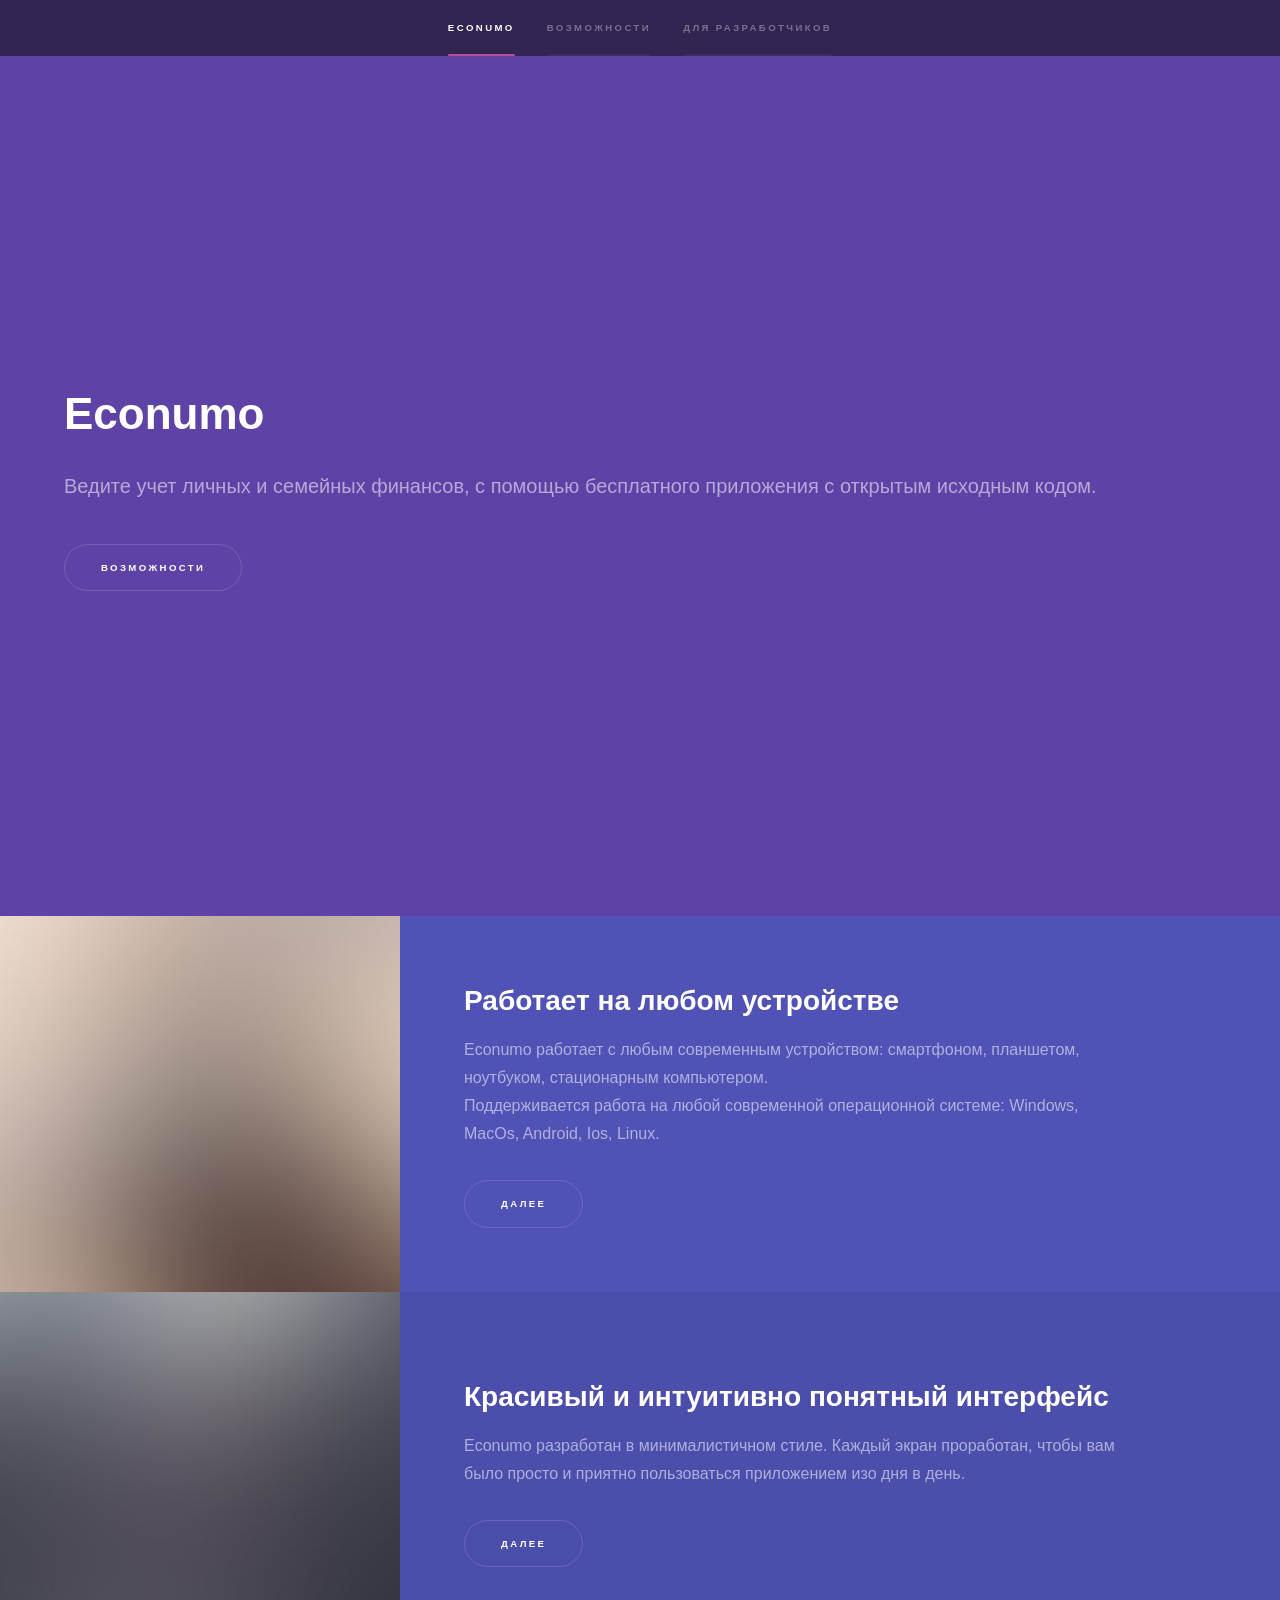
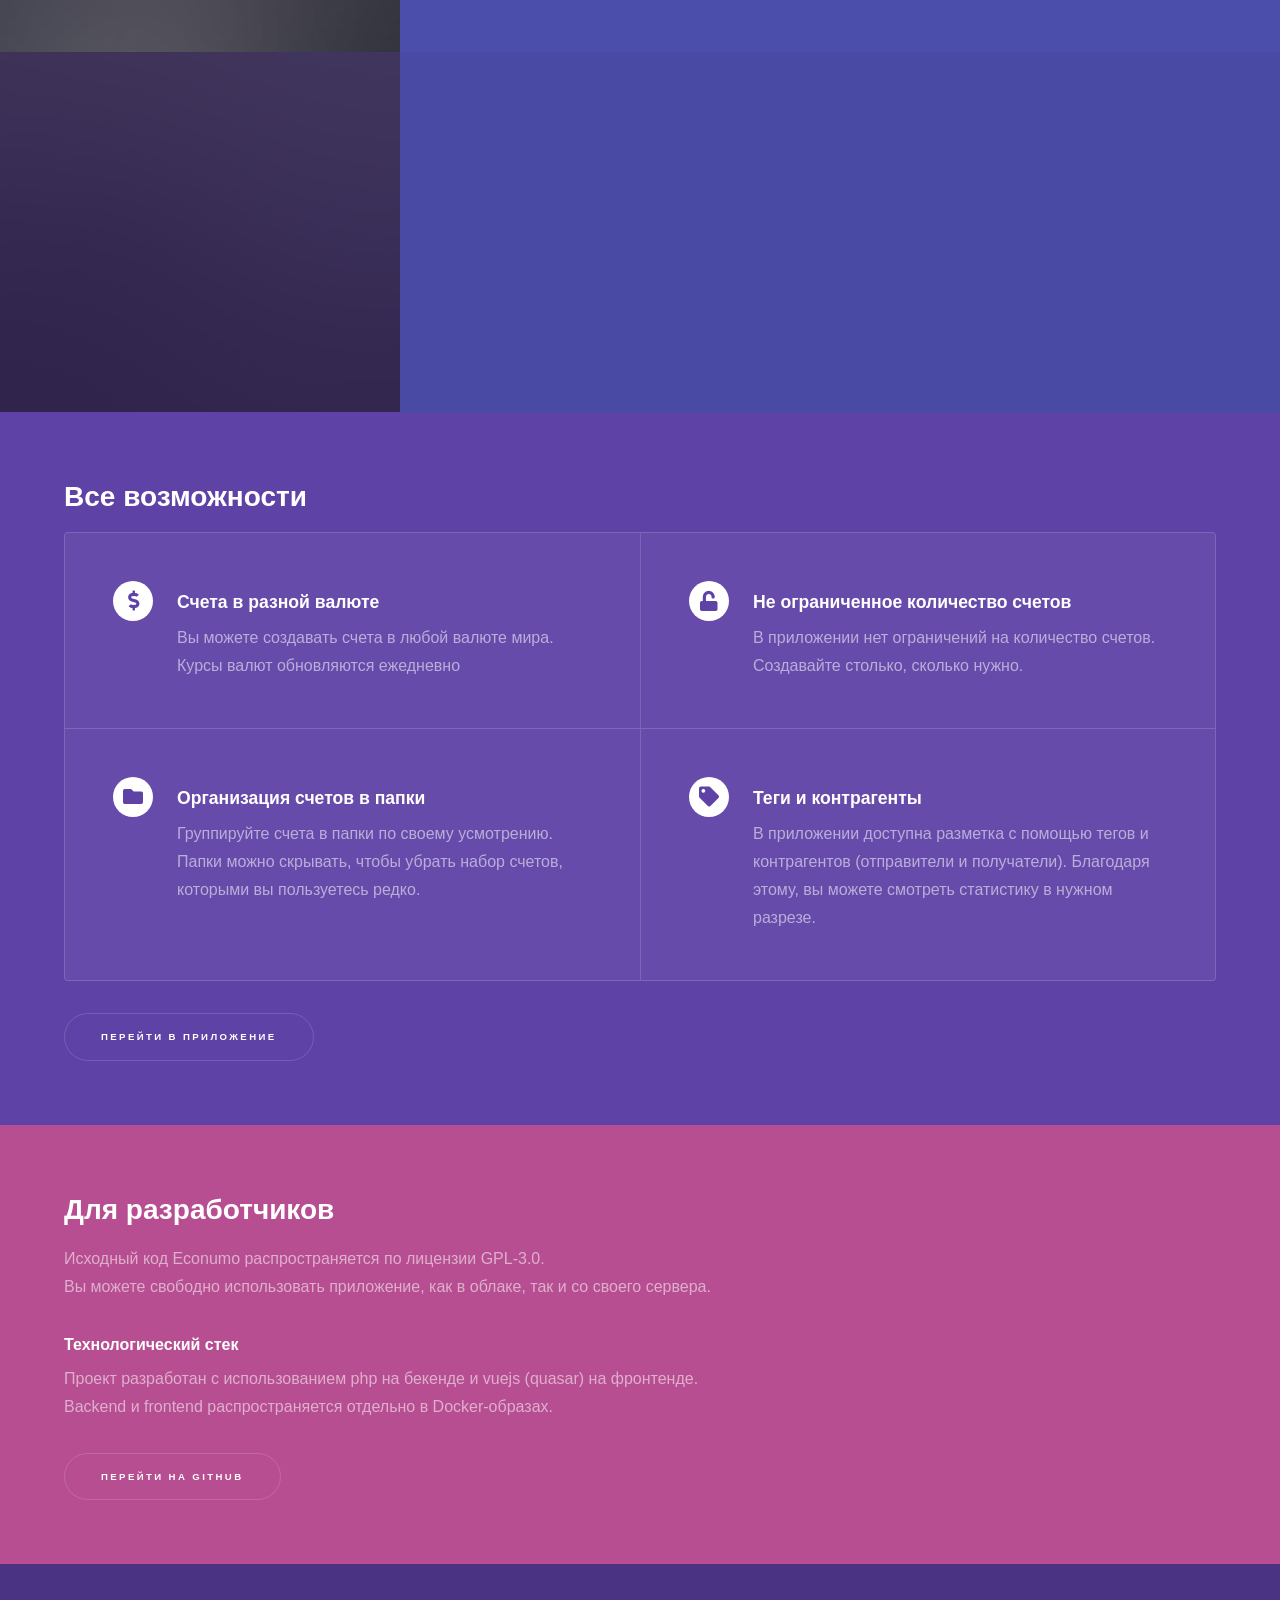
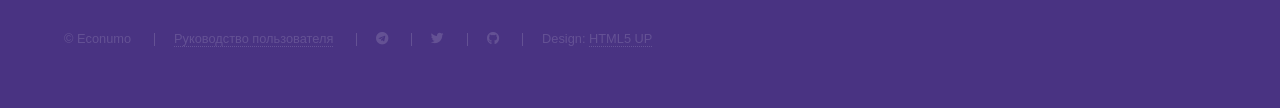
==== commit 4f2bfbee: "[update] added ru localisation" ====
--- a/ru/index.html
+++ b/ru/index.html
@@ -6,7 +6,7 @@
 -->
 <html lang="ru">
 <head>
-    <title>Econumo - приложение по учету финансов с открытым исходным кодом</title>
+    <title>Econumo - считает ваши деньги</title>
 	<meta name="description" content="Приложение по учету финансов с открытым исходным кодом">
     <meta charset="utf-8"/>
     <meta name="viewport" content="width=device-width, initial-scale=1, user-scalable=no"/>
@@ -166,11 +166,12 @@
 <footer id="footer" class="wrapper style1-alt">
     <div class="inner">
         <ul class="menu">
-            <li>&copy; Econumo. Все права защищены.</li>
-            <li><a href="https://t.me/econumo/" class="icon brands fa-telegram"><span class="label">Telegram</span></a></li>
-            <li><a href="https://twitter.com/econumo/" class="icon brands fa-twitter"><span class="label">Twitter</span></a></li>
-            <li><a href="https://github.com/econumo/" class="icon brands fa-github"><span class="label">Github</span></a></li>
-            <li>Design: <a href="http://html5up.net">HTML5 UP</a></li>
+            <li>&copy; Econumo</li>
+            <li><a href="https://help.econumo.com/ru/" target="_blank" rel="nofollow">Руководство пользователя</a></li>
+            <li><a href="https://t.me/econumo/" target="_blank" rel="nofollow" class="icon brands fa-telegram"><span class="label">Telegram</span></a></li>
+            <li><a href="https://twitter.com/econumo/" target="_blank" rel="nofollow" class="icon brands fa-twitter"><span class="label">Twitter</span></a></li>
+            <li><a href="https://github.com/econumo/" target="_blank" rel="nofollow" class="icon brands fa-github"><span class="label">Github</span></a></li>
+            <li>Design: <a href="http://html5up.net" target="_blank" rel="nofollow">HTML5 UP</a></li>
         </ul>
     </div>
 </footer>
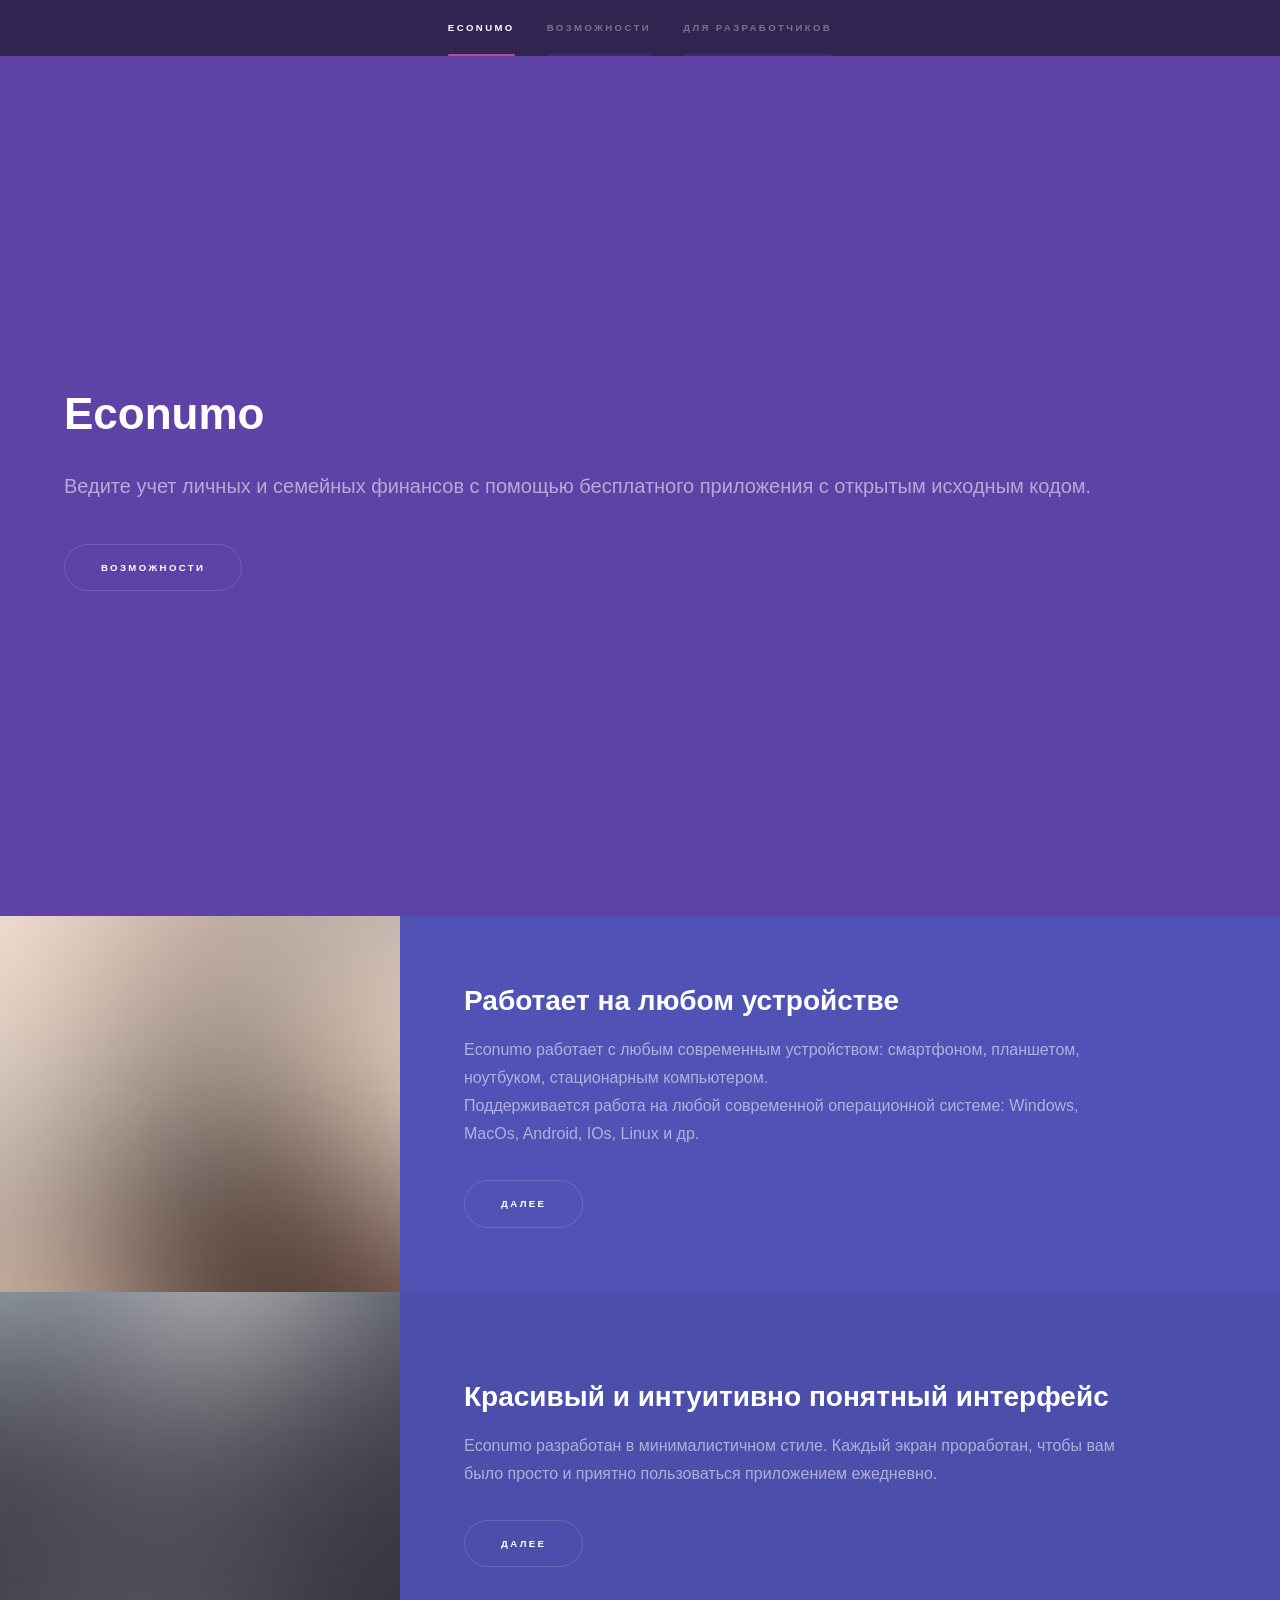
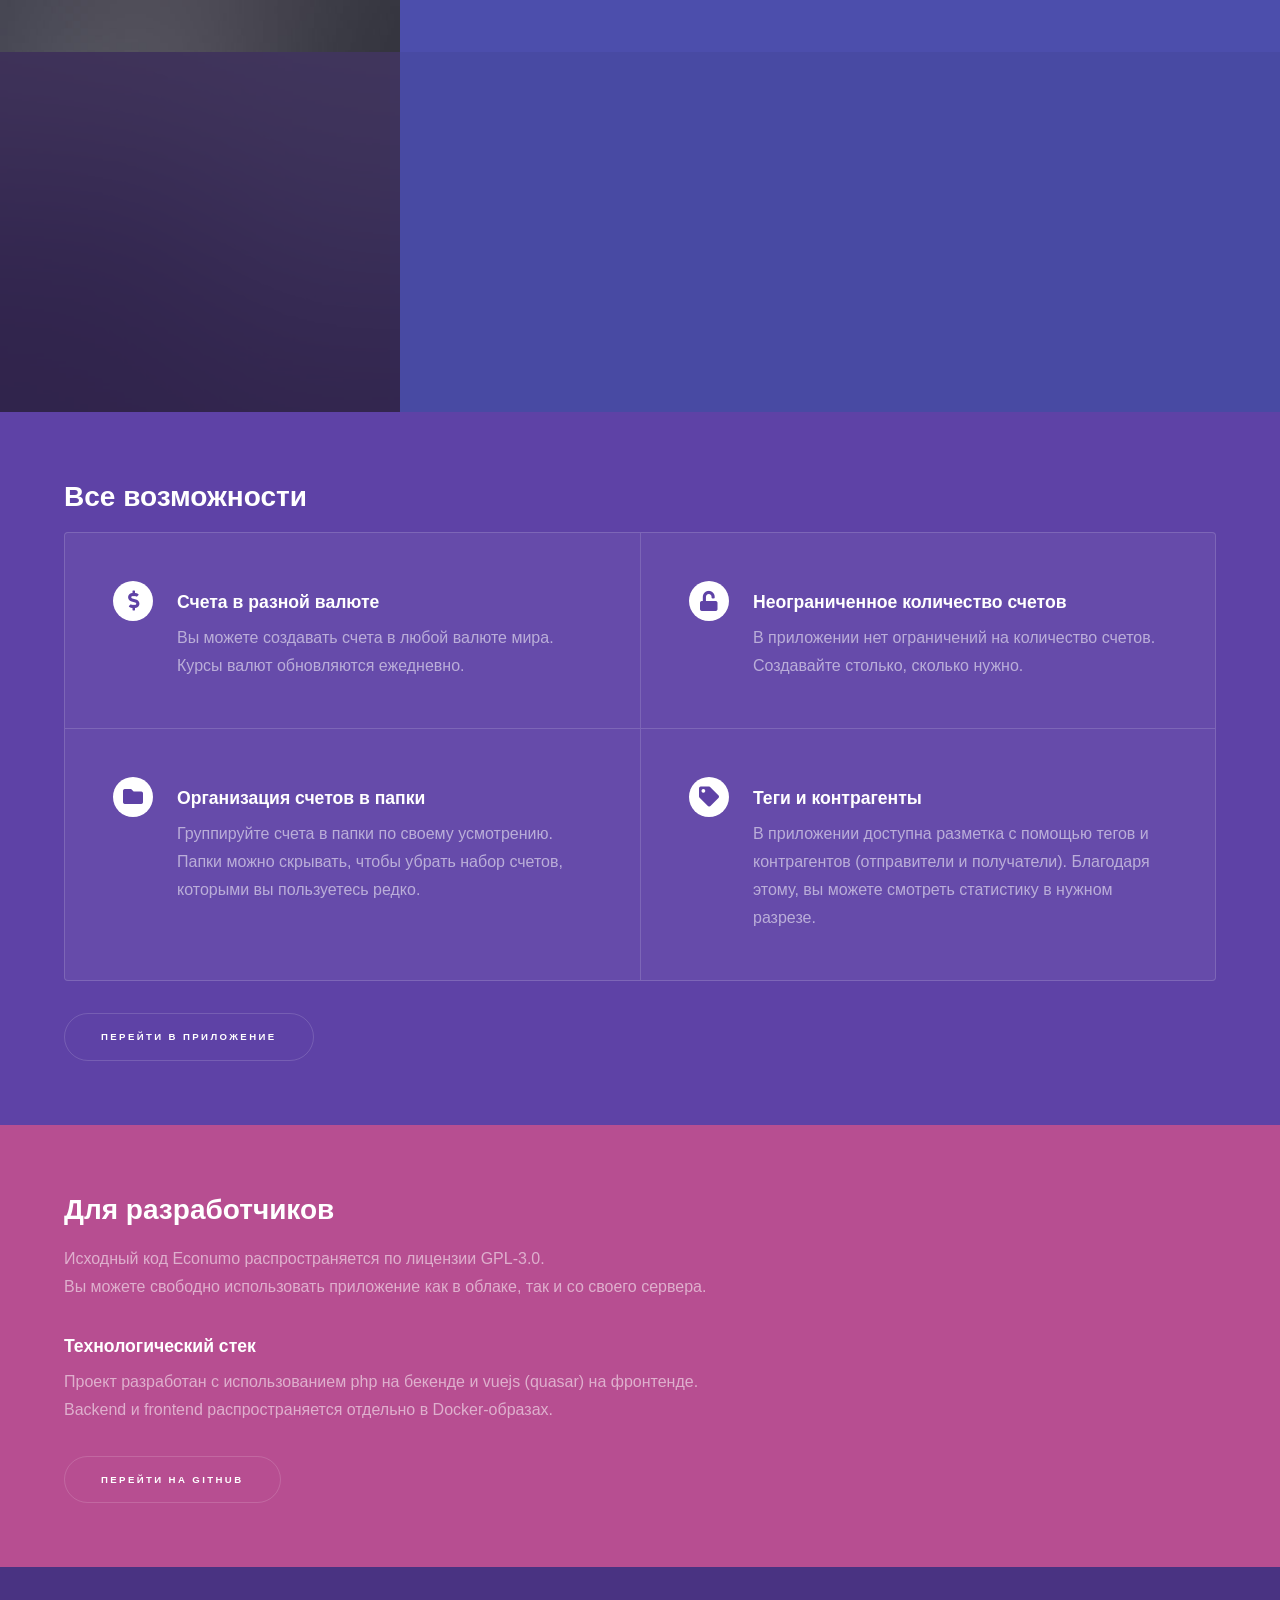
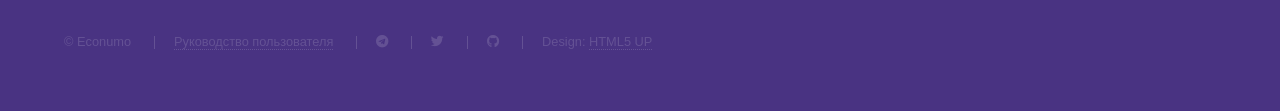
==== commit 2d6481ac: "[update] fix" ====
--- a/ru/index.html
+++ b/ru/index.html
@@ -61,7 +61,7 @@
     <section id="intro" class="wrapper style1 fullscreen fade-up">
         <div class="inner">
             <h1>Econumo</h1>
-            <p>Ведите учет личных и семейных финансов, с помощью бесплатного приложения с открытым исходным кодом.</p>
+            <p>Ведите учет личных и семейных финансов с помощью бесплатного приложения с открытым исходным кодом.</p>
             <ul class="actions">
                 <li><a href="#about" class="button scrolly">Возможности</a></li>
             </ul>
@@ -76,7 +76,7 @@
                 <div class="inner">
                     <h2>Работает на любом устройстве</h2>
                     <p>Econumo работает с любым современным устройством: смартфоном, планшетом, ноутбуком, стационарным компьютером. <br>
-                    Поддерживается работа на любой современной операционной системе: Windows, MacOs, Android, Ios, Linux.</p>
+                    Поддерживается работа на любой современной операционной системе: Windows, MacOs, Android, IOs, Linux и др.</p>
                     <ul class="actions">
                         <li><a href="#about-1" class="button scrolly">Далее</a></li>
                     </ul>
@@ -88,7 +88,7 @@
             <div class="content">
                 <div class="inner">
                     <h2>Красивый и интуитивно понятный интерфейс</h2>
-                    <p>Econumo разработан в минималистичном стиле. Каждый экран проработан, чтобы вам было просто и приятно пользоваться приложением изо дня в день. </p>
+                    <p>Econumo разработан в минималистичном стиле. Каждый экран проработан, чтобы вам было просто и приятно пользоваться приложением ежедневно. </p>
                     <ul class="actions">
                         <li><a href="#about-3" class="button scrolly">Далее</a></li>
                     </ul>
@@ -101,8 +101,8 @@
                 <div class="inner">
                     <h2>Совместные счета</h2>
                     <p>
-                        В приложении сразу доступны совместные счета, для вас и ваших друзей. Делитесь доступом к счетам со своими близкими. <br>
-                        Вы можете предоставлять, как доступ только на чтение, так и полноценный доступ.
+                        В приложении сразу доступны совместные счета для вас и ваших друзей. Делитесь доступом к счетам со своими близкими. <br>
+                        Вы можете предоставлять как доступ только на чтение, так и полноценный доступ.
                     </p>
                     <ul class="actions">
                         <li><a href="#about-all" class="button scrolly">Все возможности</a></li>
@@ -119,11 +119,11 @@
                 <section>
                     <span class="icon solid major fa-dollar-sign"></span>
                     <h3>Счета в разной валюте</h3>
-                    <p>Вы можете создавать счета в любой валюте мира. Курсы валют обновляются ежедневно</p>
+                    <p>Вы можете создавать счета в любой валюте мира. Курсы валют обновляются ежедневно.</p>
                 </section>
                 <section>
                     <span class="icon solid major fa-unlock"></span>
-                    <h3>Не ограниченное количество счетов</h3>
+                    <h3>Неограниченное количество счетов</h3>
                     <p>В приложении нет ограничений на количество счетов. Создавайте столько, сколько нужно.</p>
                 </section>
                 <section>
@@ -148,9 +148,9 @@
             <h2>Для разработчиков</h2>
             <p>
                 Исходный код Econumo распространяется по лицензии GPL-3.0. <br>
-                Вы можете свободно использовать приложение, как в облаке, так и со своего сервера.
+                Вы можете свободно использовать приложение как в облаке, так и со своего сервера.
             </p>
-            <h4>Технологический стек</h4>
+            <h3>Технологический стек</h3>
             <p>
                 Проект разработан с использованием php на бекенде и vuejs (quasar) на фронтенде.<br>
                 Backend и frontend распространяется отдельно в Docker-образах.
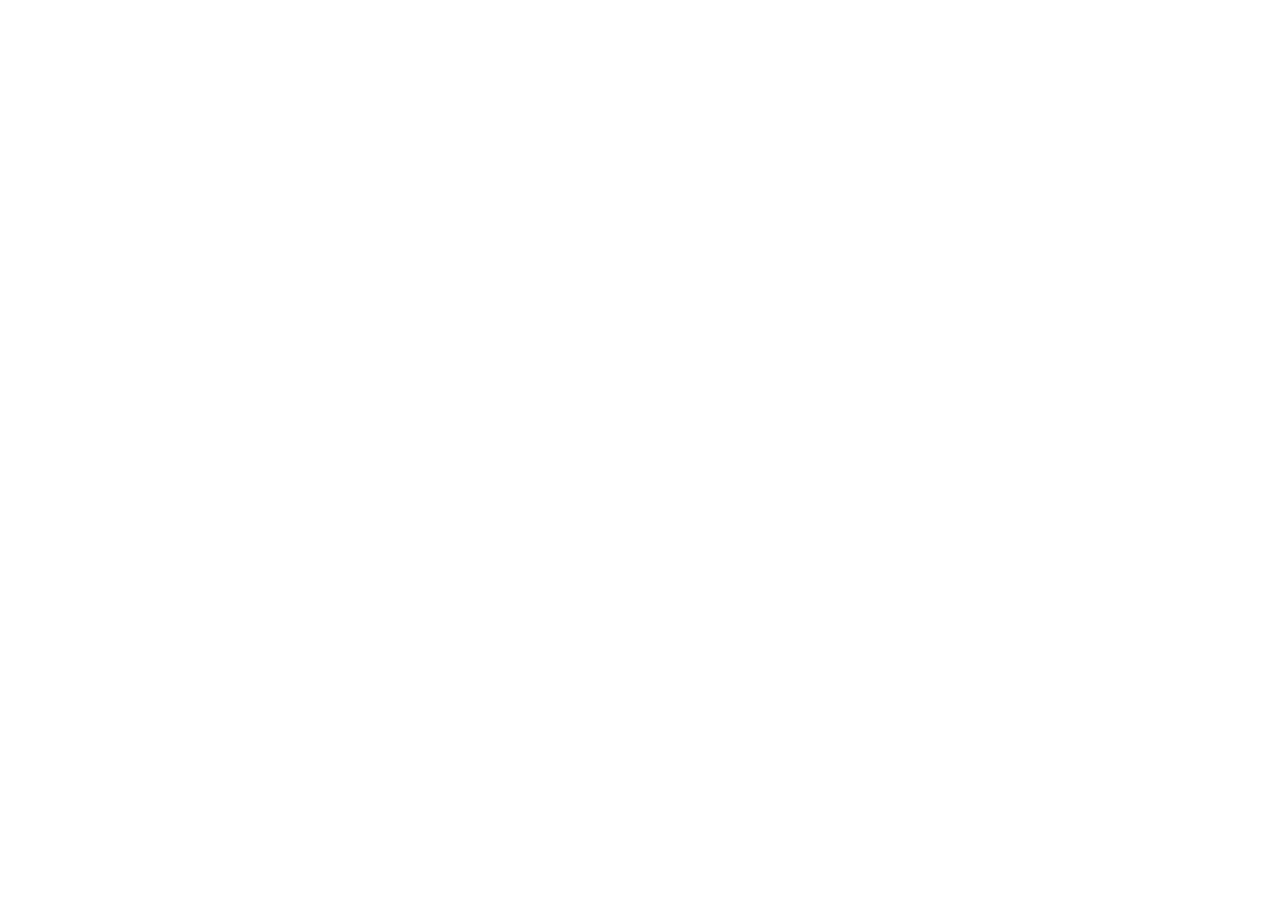
==== commit aaf66292: "[update] added english version" ====
--- a/ru/index.html
+++ b/ru/index.html
@@ -7,7 +7,7 @@
 <html lang="ru">
 <head>
     <title>Econumo - считает ваши деньги</title>
-	<meta name="description" content="Приложение по учету финансов с открытым исходным кодом">
+    <meta name="description" content="Приложение по учету финансов с открытым исходным кодом для iPhone, MacOs, Linux, Windows">
     <meta charset="utf-8"/>
     <meta name="viewport" content="width=device-width, initial-scale=1, user-scalable=no"/>
     <link rel="stylesheet" href="/assets/css/main.css"/>
@@ -15,15 +15,15 @@
     <noscript>
         <link rel="stylesheet" href="/assets/css/noscript.css"/>
     </noscript>
-	<link rel="apple-touch-icon" sizes="180x180" href="/assets/icons/apple-touch-icon.png">
-	<link rel="icon" type="image/png" sizes="32x32" href="/assets/icons/favicon-32x32.png">
-	<link rel="icon" type="image/png" sizes="16x16" href="/assets/icons/favicon-16x16.png">
-	<link rel="mask-icon" href="/assets/icons/safari-pinned-tab.svg" color="#5bbad5">
-	<link rel="shortcut icon" href="/favicon.ico">
-	<meta name="apple-mobile-web-app-title" content="Econumo">
-	<meta name="application-name" content="Econumo">
-	<meta name="msapplication-TileColor" content="#2b5797">
-	<meta name="theme-color" content="#ffffff">
+    <link rel="apple-touch-icon" sizes="180x180" href="/assets/icons/apple-touch-icon.png">
+    <link rel="icon" type="image/png" sizes="32x32" href="/assets/icons/favicon-32x32.png">
+    <link rel="icon" type="image/png" sizes="16x16" href="/assets/icons/favicon-16x16.png">
+    <link rel="mask-icon" href="/assets/icons/safari-pinned-tab.svg" color="#5bbad5">
+    <link rel="shortcut icon" href="/favicon.ico">
+    <meta name="apple-mobile-web-app-title" content="Econumo">
+    <meta name="application-name" content="Econumo">
+    <meta name="msapplication-TileColor" content="#2b5797">
+    <meta name="theme-color" content="#ffffff">
     <link rel="alternate" href="https://econumo.com/" hreflang="x-default" />
     <link rel="alternate" href="https://econumo.com/" hreflang="en" />
     <link rel="alternate" href="https://econumo.com/ru/" hreflang="ru" />
@@ -47,8 +47,9 @@
         <nav>
             <ul>
                 <li><a href="#intro">Econumo</a></li>
-                <li><a href="#about">Возможности</a></li>
+                <li><a href="#features">Возможности</a></li>
                 <li><a href="#open-source">Для разработчиков</a></li>
+                <li><a href="/" title="In english">In english</a></li>
             </ul>
         </nav>
     </div>
@@ -63,39 +64,39 @@
             <h1>Econumo</h1>
             <p>Ведите учет личных и семейных финансов с помощью бесплатного приложения с открытым исходным кодом.</p>
             <ul class="actions">
-                <li><a href="#about" class="button scrolly">Возможности</a></li>
+                <li><a href="#features" class="button scrolly">Возможности</a></li>
             </ul>
         </div>
     </section>
 
     <!-- One -->
-    <section id="about" class="wrapper style2 spotlights">
-        <section id="about-1">
+    <section id="features" class="wrapper style2 spotlights">
+        <section id="features-1">
             <a href="#" class="image"><img src="/images/pic01.jpg" alt="" data-position="center center"/></a>
             <div class="content">
                 <div class="inner">
                     <h2>Работает на любом устройстве</h2>
                     <p>Econumo работает с любым современным устройством: смартфоном, планшетом, ноутбуком, стационарным компьютером. <br>
-                    Поддерживается работа на любой современной операционной системе: Windows, MacOs, Android, IOs, Linux и др.</p>
+                        Поддерживается работа на любой современной операционной системе: Windows, MacOs, Android, IOs, Linux и др.</p>
                     <ul class="actions">
-                        <li><a href="#about-1" class="button scrolly">Далее</a></li>
+                        <li><a href="#features-2" class="button scrolly">Далее</a></li>
                     </ul>
                 </div>
             </div>
         </section>
-        <section id="about-2">
+        <section id="features-2">
             <a href="#" class="image"><img src="/images/pic02.jpg" alt="" data-position="top center"/></a>
             <div class="content">
                 <div class="inner">
-                    <h2>Красивый и интуитивно понятный интерфейс</h2>
+                    <h2>Красивый, интуитивно понятный интерфейс</h2>
                     <p>Econumo разработан в минималистичном стиле. Каждый экран проработан, чтобы вам было просто и приятно пользоваться приложением ежедневно. </p>
                     <ul class="actions">
-                        <li><a href="#about-3" class="button scrolly">Далее</a></li>
+                        <li><a href="#features-3" class="button scrolly">Далее</a></li>
                     </ul>
                 </div>
             </div>
         </section>
-        <section id="about-3">
+        <section id="features-3">
             <a href="#" class="image"><img src="/images/pic03.jpg" alt="" data-position="25% 25%"/></a>
             <div class="content">
                 <div class="inner">
@@ -105,14 +106,14 @@
                         Вы можете предоставлять как доступ только на чтение, так и полноценный доступ.
                     </p>
                     <ul class="actions">
-                        <li><a href="#about-all" class="button scrolly">Все возможности</a></li>
+                        <li><a href="#features-all" class="button scrolly">Все возможности</a></li>
                     </ul>
                 </div>
             </div>
         </section>
     </section>
 
-    <section id="about-all" class="wrapper style1 fade-up">
+    <section id="features-all" class="wrapper style1 fade-up">
         <div class="inner">
             <h2>Все возможности</h2>
             <div class="features">
@@ -184,6 +185,6 @@
 <script src="/assets/js/breakpoints.min.js"></script>
 <script src="/assets/js/util.js"></script>
 <script src="/assets/js/main.js"></script>
-
+<script src="/assets/js/redirect.js"></script>
 </body>
 </html>
